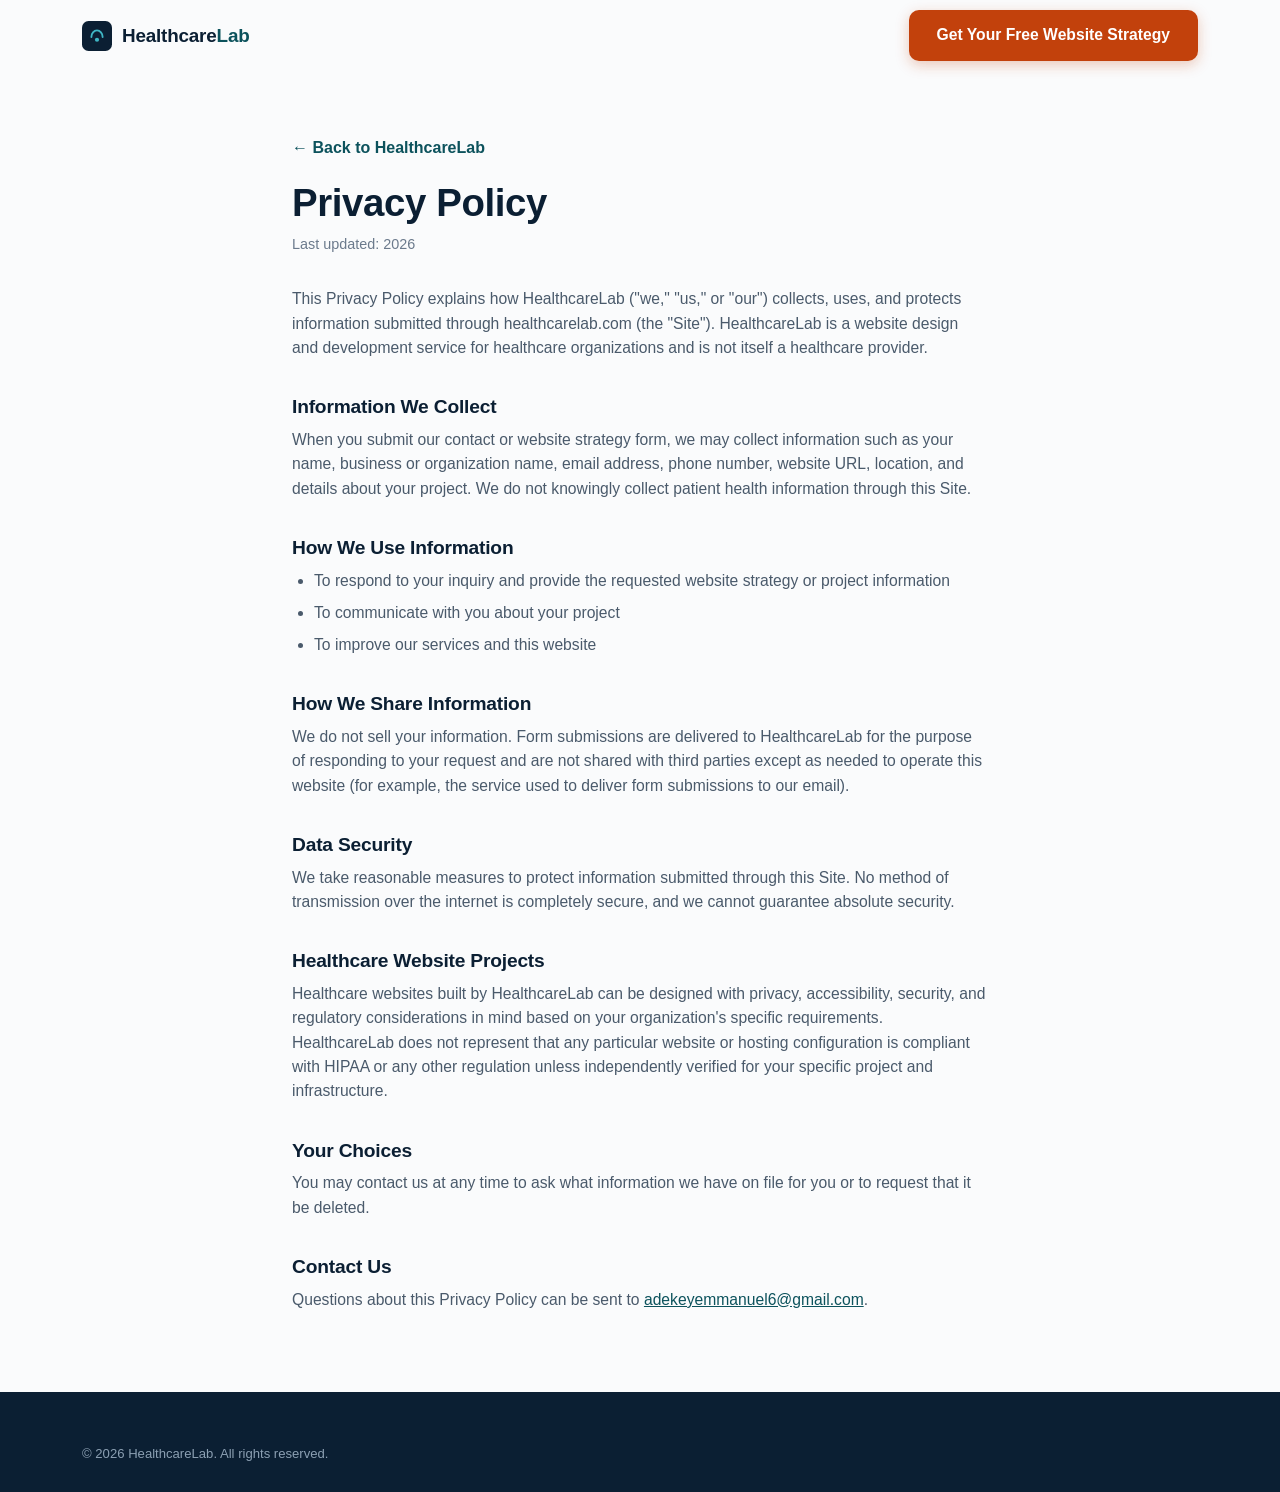
==== privacy.html @ 46f64d88 "Add HealthcareLab Google Ads landing page Single-page, conversion-focused landing page for healthcar" ====
<!doctype html>
<html lang="en-US">
<head>
<meta charset="UTF-8" />
<meta name="viewport" content="width=device-width, initial-scale=1, viewport-fit=cover" />
<title>Privacy Policy | HealthcareLab</title>
<meta name="description" content="How HealthcareLab collects, uses, and protects information submitted through healthcarelab.com." />
<meta name="robots" content="index, follow" />
<link rel="canonical" href="https://www.healthcarelab.com/privacy.html" />
<link rel="icon" type="image/svg+xml" href="assets/favicon.svg" />
<link rel="stylesheet" href="css/styles.css" />
<style>
  .policy { max-width: 760px; margin: 0 auto; padding-block: 64px; }
  .policy h1 { font-size: clamp(1.8rem, 4vw, 2.4rem); margin-bottom: 8px; }
  .policy .updated { color: var(--slate-light); font-size: 0.9rem; margin-bottom: 32px; }
  .policy h2 { font-size: 1.2rem; margin-top: 36px; }
  .policy p, .policy li { color: var(--slate); font-size: 0.98rem; }
  .policy ul { list-style: disc; padding-left: 22px; margin-bottom: 1em; }
  .policy ul li { margin-bottom: 8px; }
  .policy a.back { display: inline-block; margin-bottom: 20px; font-weight: 700; text-decoration: none; color: var(--teal-dark); }
</style>
</head>
<body>
<header class="site-header">
  <div class="container">
    <a href="index.html" class="logo" aria-label="HealthcareLab home">
      <svg class="mark" width="30" height="30" viewBox="0 0 64 64" aria-hidden="true">
        <rect width="64" height="64" rx="14" fill="#0B1F33"/>
        <path d="M20 34c0-7.7 5.4-14 12-14s12 6.3 12 14" stroke="#3FB6C4" stroke-width="4" fill="none" stroke-linecap="round"/>
        <circle cx="32" cy="40" r="4.5" fill="#3FB6C4"/>
      </svg>
      <span>Healthcare<span class="lab">Lab</span></span>
    </a>
    <div class="header-actions">
      <a class="btn btn-cta header-cta" style="display:inline-flex;" href="index.html#contact">Get Your Free Website Strategy</a>
    </div>
  </div>
</header>

<main id="main">
  <div class="container policy">
    <a class="back" href="index.html">&larr; Back to HealthcareLab</a>
    <h1>Privacy Policy</h1>
    <p class="updated">Last updated: 2026</p>

    <p>This Privacy Policy explains how HealthcareLab ("we," "us," or "our") collects, uses, and protects information submitted through healthcarelab.com (the "Site"). HealthcareLab is a website design and development service for healthcare organizations and is not itself a healthcare provider.</p>

    <h2>Information We Collect</h2>
    <p>When you submit our contact or website strategy form, we may collect information such as your name, business or organization name, email address, phone number, website URL, location, and details about your project. We do not knowingly collect patient health information through this Site.</p>

    <h2>How We Use Information</h2>
    <ul>
      <li>To respond to your inquiry and provide the requested website strategy or project information</li>
      <li>To communicate with you about your project</li>
      <li>To improve our services and this website</li>
    </ul>

    <h2>How We Share Information</h2>
    <p>We do not sell your information. Form submissions are delivered to HealthcareLab for the purpose of responding to your request and are not shared with third parties except as needed to operate this website (for example, the service used to deliver form submissions to our email).</p>

    <h2>Data Security</h2>
    <p>We take reasonable measures to protect information submitted through this Site. No method of transmission over the internet is completely secure, and we cannot guarantee absolute security.</p>

    <h2>Healthcare Website Projects</h2>
    <p>Healthcare websites built by HealthcareLab can be designed with privacy, accessibility, security, and regulatory considerations in mind based on your organization's specific requirements. HealthcareLab does not represent that any particular website or hosting configuration is compliant with HIPAA or any other regulation unless independently verified for your specific project and infrastructure.</p>

    <h2>Your Choices</h2>
    <p>You may contact us at any time to ask what information we have on file for you or to request that it be deleted.</p>

    <h2>Contact Us</h2>
    <p>Questions about this Privacy Policy can be sent to <a href="mailto:adekeyemmanuel6@gmail.com">adekeyemmanuel6@gmail.com</a>.</p>
  </div>
</main>

<footer class="site-footer">
  <div class="container footer-bottom" style="margin-top:0; border-top:0; padding-top:0;">
    <span>&copy; <span id="year"></span> HealthcareLab. All rights reserved.</span>
  </div>
</footer>
<script>document.getElementById("year").textContent = new Date().getFullYear();</script>
</body>
</html>
---- css/styles.css ----
/* ==========================================================================
   HealthcareLab — Landing Page Styles
   Mobile-first, restrained healthcare-tech palette, WCAG 2.2 AA contrast.
   ========================================================================== */

:root {
  --navy: #0B1F33;
  --navy-2: #14304A;
  --slate: #4A5A6B;
  --slate-light: #6B7A8C;
  --teal: #106B77;
  --teal-dark: #0C525C;
  --teal-light: #E4F2F3;
  --cta: #C2410C;
  --cta-dark: #9A3412;
  --bg: #FAFBFC;
  --bg-alt: #EEF3F6;
  --bg-card: #FFFFFF;
  --border: #E2E8ED;
  --border-strong: #CBD5DE;
  --success: #187A4B;
  --danger: #B3261E;
  --radius-sm: 8px;
  --radius-md: 14px;
  --radius-lg: 22px;
  --shadow-sm: 0 1px 2px rgba(11, 31, 51, 0.06);
  --shadow-md: 0 6px 20px rgba(11, 31, 51, 0.08);
  --max-width: 1180px;
  --header-h: 72px;
  color-scheme: light;
}

*, *::before, *::after { box-sizing: border-box; }
html { scroll-behavior: smooth; scroll-padding-top: calc(var(--header-h) + 12px); }
@media (prefers-reduced-motion: reduce) {
  html { scroll-behavior: auto; }
  *, *::before, *::after { animation-duration: 0.01ms !important; animation-iteration-count: 1 !important; transition-duration: 0.01ms !important; scroll-behavior: auto !important; }
}

body {
  margin: 0;
  font-family: -apple-system, BlinkMacSystemFont, "Segoe UI", Inter, Roboto, Helvetica, Arial, sans-serif;
  color: var(--navy);
  background: var(--bg);
  line-height: 1.55;
  -webkit-font-smoothing: antialiased;
  padding-bottom: 0;
}

img { max-width: 100%; display: block; }
a { color: var(--teal-dark); }
h1, h2, h3, h4 { line-height: 1.15; margin: 0 0 0.5em; font-weight: 700; letter-spacing: -0.01em; }
p { margin: 0 0 1em; color: var(--slate); }
ul { margin: 0; padding: 0; list-style: none; }
button { font-family: inherit; }

.container {
  width: 100%;
  max-width: var(--max-width);
  margin-inline: auto;
  padding-inline: 20px;
}

@media (min-width: 640px) {
  .container { padding-inline: 32px; }
}

section { padding-block: 64px; }
@media (min-width: 900px) { section { padding-block: 96px; } }

.section-alt { background: var(--bg-alt); }
.section-dark { background: var(--navy); color: #EAF1F5; }
.section-dark p { color: #B8C6D4; }
.section-dark h2, .section-dark h3 { color: #fff; }

.eyebrow {
  display: inline-block;
  font-size: 0.78rem;
  font-weight: 700;
  letter-spacing: 0.08em;
  text-transform: uppercase;
  color: var(--teal-dark);
  background: var(--teal-light);
  padding: 6px 14px;
  border-radius: 999px;
  margin-bottom: 16px;
}
.section-dark .eyebrow { background: rgba(63, 182, 196, 0.16); color: #7FD4DE; }

.section-head {
  max-width: 720px;
  margin-bottom: 40px;
}
.section-head.center { margin-inline: auto; text-align: center; }
.section-head h2 { font-size: clamp(1.6rem, 3.2vw, 2.35rem); color: var(--navy); }
.section-dark .section-head h2 { color: #fff; }
.section-head p { font-size: 1.05rem; }

/* Focus states */
a:focus-visible, button:focus-visible, input:focus-visible, select:focus-visible,
textarea:focus-visible, summary:focus-visible, [tabindex]:focus-visible {
  outline: 3px solid var(--teal);
  outline-offset: 2px;
  border-radius: 4px;
}

/* ---------------- Buttons ---------------- */
.btn {
  display: inline-flex;
  align-items: center;
  justify-content: center;
  gap: 8px;
  font-weight: 700;
  font-size: 0.98rem;
  padding: 14px 26px;
  border-radius: 10px;
  border: 2px solid transparent;
  cursor: pointer;
  text-decoration: none;
  transition: transform 0.15s ease, background-color 0.15s ease, border-color 0.15s ease, box-shadow 0.15s ease;
  line-height: 1.2;
  white-space: nowrap;
}
.btn:active { transform: translateY(1px); }
.btn-cta {
  background: var(--cta);
  color: #fff;
  box-shadow: 0 4px 14px rgba(194, 65, 12, 0.28);
}
.btn-cta:hover { background: var(--cta-dark); }
.btn-secondary {
  background: transparent;
  border-color: var(--border-strong);
  color: var(--navy);
}
.btn-secondary:hover { border-color: var(--teal); color: var(--teal-dark); background: var(--teal-light); }
.section-dark .btn-secondary { border-color: rgba(255,255,255,0.35); color: #fff; }
.section-dark .btn-secondary:hover { background: rgba(255,255,255,0.08); border-color: #fff; }
.btn-block { width: 100%; }
.btn-lg { padding: 16px 30px; font-size: 1.02rem; }

.btn-row { display: flex; flex-wrap: wrap; gap: 14px; align-items: center; }

/* ---------------- Header ---------------- */
.site-header {
  position: sticky;
  top: 0;
  z-index: 100;
  height: var(--header-h);
  display: flex;
  align-items: center;
  background: rgba(250, 251, 252, 0.92);
  backdrop-filter: saturate(180%) blur(10px);
  border-bottom: 1px solid transparent;
  transition: border-color 0.2s ease, box-shadow 0.2s ease;
}
.site-header.is-scrolled {
  border-bottom-color: var(--border);
  box-shadow: 0 2px 12px rgba(11,31,51,0.05);
}
.site-header .container {
  display: flex;
  align-items: center;
  justify-content: space-between;
  gap: 16px;
}

.logo {
  display: inline-flex;
  align-items: center;
  gap: 10px;
  text-decoration: none;
  color: var(--navy);
  font-weight: 800;
  font-size: 1.18rem;
  letter-spacing: -0.01em;
}
.logo .mark { flex-shrink: 0; }
.logo .lab { color: var(--teal-dark); font-weight: 700; }

.main-nav {
  display: none;
}
.main-nav ul { display: flex; gap: 28px; }
.main-nav a {
  color: var(--navy);
  text-decoration: none;
  font-weight: 600;
  font-size: 0.96rem;
  padding: 8px 2px;
  border-bottom: 2px solid transparent;
}
.main-nav a:hover { border-bottom-color: var(--teal); color: var(--teal-dark); }

.header-actions { display: flex; align-items: center; gap: 10px; }
.header-cta { display: none; }

.nav-toggle {
  display: inline-flex;
  align-items: center;
  justify-content: center;
  width: 42px;
  height: 42px;
  border-radius: 8px;
  border: 1px solid var(--border-strong);
  background: #fff;
}
.nav-toggle svg { width: 22px; height: 22px; }

.mobile-nav {
  position: fixed;
  inset: var(--header-h) 0 0 0;
  background: #fff;
  z-index: 99;
  padding: 24px 20px 32px;
  overflow-y: auto;
  display: none;
}
.mobile-nav.is-open { display: block; }
.mobile-nav ul { display: flex; flex-direction: column; gap: 4px; margin-bottom: 20px; }
.mobile-nav a {
  display: block;
  padding: 14px 4px;
  font-size: 1.05rem;
  font-weight: 600;
  color: var(--navy);
  text-decoration: none;
  border-bottom: 1px solid var(--border);
}

@media (min-width: 980px) {
  .main-nav { display: block; }
  .header-cta { display: inline-flex; }
  .nav-toggle { display: none; }
  .mobile-nav { display: none !important; }
}

/* ---------------- Hero ---------------- */
.hero { padding-top: 56px; padding-bottom: 56px; overflow: hidden; }
@media (min-width: 900px) { .hero { padding-top: 76px; padding-bottom: 76px; } }

.hero .container {
  display: grid;
  gap: 40px;
  align-items: center;
}
@media (min-width: 980px) {
  .hero .container { grid-template-columns: 1.05fr 0.95fr; gap: 56px; }
}

.hero-copy h1 {
  font-size: clamp(2rem, 4.6vw, 3.1rem);
  color: var(--navy);
  margin-bottom: 20px;
}
.hero-copy .lede {
  font-size: 1.12rem;
  color: var(--slate);
  max-width: 54ch;
  margin-bottom: 28px;
}
.hero-trust {
  margin-top: 18px;
  font-size: 0.92rem;
  color: var(--slate-light);
  display: flex;
  flex-wrap: wrap;
  gap: 6px 10px;
  align-items: center;
}
.hero-trust .dot { color: var(--border-strong); }

/* Hero mockup (CSS-built browser/website preview) */
.hero-visual { position: relative; }
.mockup-frame {
  background: #fff;
  border-radius: var(--radius-lg);
  border: 1px solid var(--border);
  box-shadow: var(--shadow-md);
  overflow: hidden;
  transform: none;
}
.mockup-bar {
  display: flex;
  align-items: center;
  gap: 6px;
  padding: 12px 16px;
  background: var(--bg-alt);
  border-bottom: 1px solid var(--border);
}
.mockup-bar span {
  width: 9px; height: 9px; border-radius: 50%; background: var(--border-strong);
}
.mockup-bar .url {
  margin-left: 10px;
  font-size: 0.72rem;
  color: var(--slate-light);
  background: #fff;
  border: 1px solid var(--border);
  border-radius: 6px;
  padding: 3px 10px;
  flex: 1;
  max-width: 220px;
}
.mockup-nav {
  display: flex;
  align-items: center;
  justify-content: space-between;
  padding: 14px 20px;
  border-bottom: 1px solid var(--border);
}
.mockup-nav .brand { font-weight: 800; font-size: 0.92rem; color: var(--navy); }
.mockup-nav .links { display: flex; gap: 12px; }
.mockup-nav .links span { width: 34px; height: 7px; border-radius: 4px; background: var(--border); }
.mockup-nav .btn-mini {
  font-size: 0.7rem;
  font-weight: 700;
  color: #fff;
  background: var(--cta);
  padding: 6px 12px;
  border-radius: 6px;
}
.mockup-hero {
  padding: 26px 20px;
  background: linear-gradient(180deg, var(--teal-light), #fff);
}
.mockup-hero .h { width: 78%; height: 15px; border-radius: 4px; background: var(--navy); opacity: 0.85; margin-bottom: 10px; }
.mockup-hero .h2 { width: 60%; height: 15px; border-radius: 4px; background: var(--navy); opacity: 0.85; margin-bottom: 14px; }
.mockup-hero .p1 { width: 92%; height: 8px; border-radius: 4px; background: var(--border-strong); margin-bottom: 6px; }
.mockup-hero .p2 { width: 70%; height: 8px; border-radius: 4px; background: var(--border-strong); margin-bottom: 16px; }
.mockup-hero .cta {
  display: inline-flex;
  align-items: center;
  gap: 6px;
  background: var(--cta);
  color: #fff;
  font-size: 0.76rem;
  font-weight: 700;
  padding: 9px 16px;
  border-radius: 8px;
}
.mockup-badges { display: flex; gap: 10px; margin-top: 18px; flex-wrap: wrap; }
.mockup-badges .badge {
  display: flex;
  align-items: center;
  gap: 6px;
  font-size: 0.68rem;
  font-weight: 700;
  color: var(--teal-dark);
  background: #fff;
  border: 1px solid var(--border);
  padding: 6px 10px;
  border-radius: 999px;
}
.mockup-badges .badge svg { width: 12px; height: 12px; }
.mockup-grid {
  display: grid;
  grid-template-columns: repeat(3, 1fr);
  gap: 12px;
  padding: 20px;
}
.mockup-card {
  border: 1px solid var(--border);
  border-radius: 10px;
  padding: 10px;
  background: #fff;
}
.mockup-card .avatar { width: 30px; height: 30px; border-radius: 50%; background: var(--teal-light); border: 1px solid var(--teal); margin-bottom: 8px; }
.mockup-card .line { height: 6px; border-radius: 3px; background: var(--border-strong); margin-bottom: 5px; }
.mockup-card .line.w60 { width: 60%; }
.mockup-card .line.w80 { width: 80%; }

.hero-float-card {
  position: absolute;
  right: -10px;
  bottom: -18px;
  background: #fff;
  border: 1px solid var(--border);
  border-radius: var(--radius-md);
  box-shadow: var(--shadow-md);
  padding: 14px 16px;
  display: flex;
  align-items: center;
  gap: 10px;
  max-width: 220px;
}
@media (max-width: 640px) { .hero-float-card { display: none; } }
.hero-float-card .icon {
  width: 38px; height: 38px; border-radius: 10px;
  background: var(--teal-light); color: var(--teal-dark);
  display: flex; align-items: center; justify-content: center; flex-shrink: 0;
}
.hero-float-card .icon svg { width: 20px; height: 20px; }
.hero-float-card .label { font-size: 0.72rem; color: var(--slate-light); font-weight: 600; }
.hero-float-card .value { font-size: 0.92rem; font-weight: 800; color: var(--navy); }

/* ---------------- Reveal animation ----------------
   Visible by default so content never depends on JavaScript running.
   Only when the `js` class lands on <html> (see inline script in <head>)
   do elements hide briefly and animate in via IntersectionObserver. */
.reveal { opacity: 1; transform: none; }
html.js .reveal {
  opacity: 0;
  transform: translateY(14px);
  transition: opacity 0.5s ease, transform 0.5s ease;
}
html.js .reveal.is-visible { opacity: 1; transform: none; }

/* ---------------- Trust bar ---------------- */
.trust-list {
  display: grid;
  gap: 14px;
  grid-template-columns: repeat(2, 1fr);
}
@media (min-width: 720px) { .trust-list { grid-template-columns: repeat(5, 1fr); } }
.trust-item {
  display: flex;
  flex-direction: column;
  align-items: center;
  text-align: center;
  gap: 10px;
  padding: 18px 10px;
}
.trust-item .icon {
  width: 44px; height: 44px; border-radius: 12px;
  background: var(--teal-light); color: var(--teal-dark);
  display: flex; align-items: center; justify-content: center;
}
.trust-item .icon svg { width: 22px; height: 22px; }
.trust-item span.label { font-size: 0.88rem; font-weight: 600; color: var(--navy); }

/* ---------------- Card grids ---------------- */
.grid {
  display: grid;
  gap: 20px;
}
.grid-2 { grid-template-columns: 1fr; }
.grid-3 { grid-template-columns: 1fr; }
.grid-4 { grid-template-columns: 1fr; }
@media (min-width: 640px) {
  .grid-2 { grid-template-columns: repeat(2, 1fr); }
  .grid-3 { grid-template-columns: repeat(2, 1fr); }
  .grid-4 { grid-template-columns: repeat(2, 1fr); }
}
@media (min-width: 980px) {
  .grid-3 { grid-template-columns: repeat(3, 1fr); }
  .grid-4 { grid-template-columns: repeat(4, 1fr); }
}

.card {
  background: var(--bg-card);
  border: 1px solid var(--border);
  border-radius: var(--radius-md);
  padding: 26px 22px;
  transition: box-shadow 0.2s ease, border-color 0.2s ease, transform 0.2s ease;
}
.card:hover { box-shadow: var(--shadow-md); border-color: var(--border-strong); transform: translateY(-2px); }
.card .icon {
  width: 42px; height: 42px; border-radius: 10px;
  background: var(--teal-light); color: var(--teal-dark);
  display: flex; align-items: center; justify-content: center;
  margin-bottom: 16px;
}
.card .icon svg { width: 22px; height: 22px; }
.card h3 { font-size: 1.08rem; margin-bottom: 8px; color: var(--navy); }
.card p { font-size: 0.94rem; margin-bottom: 0; }

.card.problem .icon { background: #FBEAE3; color: var(--cta-dark); }

.center-cta { text-align: center; margin-top: 40px; }

/* ---------------- Solution features ---------------- */
.feature-row {
  display: grid;
  gap: 16px;
}
@media (min-width: 720px) { .feature-row { grid-template-columns: repeat(2, 1fr); gap: 22px; } }
@media (min-width: 1080px) { .feature-row { grid-template-columns: repeat(3, 1fr); } }
.feature {
  display: flex;
  gap: 16px;
  padding: 20px;
  border-radius: var(--radius-md);
  background: var(--bg-card);
  border: 1px solid var(--border);
}
.feature .num {
  flex-shrink: 0;
  width: 40px; height: 40px;
  border-radius: 10px;
  background: var(--navy);
  color: #fff;
  display: flex; align-items: center; justify-content: center;
  font-weight: 800; font-size: 0.9rem;
}
.feature h3 { font-size: 1rem; margin-bottom: 6px; }
.feature p { font-size: 0.92rem; margin: 0; }

/* ---------------- Before / After ---------------- */
.ba-wrap {
  display: grid;
  gap: 18px;
  align-items: stretch;
}
@media (min-width: 780px) { .ba-wrap { grid-template-columns: 1fr auto 1fr; } }
.ba-card {
  border-radius: var(--radius-lg);
  padding: 26px;
  border: 1px solid var(--border);
}
.ba-card.before { background: #F7F2EF; }
.ba-card.after { background: var(--teal-light); border-color: #C9E6E9; }
.ba-card h3 {
  display: flex; align-items: center; gap: 8px;
  font-size: 1.05rem; margin-bottom: 16px;
}
.ba-tag {
  font-size: 0.68rem; font-weight: 800; letter-spacing: 0.06em; text-transform: uppercase;
  padding: 4px 10px; border-radius: 999px;
}
.ba-card.before .ba-tag { background: #EADDD5; color: #8A4A22; }
.ba-card.after .ba-tag { background: #CDEBEE; color: var(--teal-dark); }
.ba-card ul { display: flex; flex-direction: column; gap: 10px; }
.ba-card li { display: flex; align-items: flex-start; gap: 8px; font-size: 0.94rem; color: var(--slate); }
.ba-card li svg { width: 16px; height: 16px; flex-shrink: 0; margin-top: 3px; }
.ba-card.before li svg { color: #B3261E; }
.ba-card.after li svg { color: var(--success); }
.ba-arrow {
  display: flex; align-items: center; justify-content: center;
  color: var(--teal);
}
.ba-arrow svg { width: 30px; height: 30px; }
@media (max-width: 779px) { .ba-arrow svg { transform: rotate(90deg); margin: 0 auto; } }

/* ---------------- Who we help ---------------- */
.audience-card {
  display: flex;
  align-items: center;
  gap: 12px;
  padding: 18px 16px;
}
.audience-card .icon { margin-bottom: 0; }
.audience-card h3 { font-size: 0.98rem; margin: 0; }

/* ---------------- Process ---------------- */
.process-list {
  display: grid;
  gap: 18px;
}
@media (min-width: 900px) { .process-list { grid-template-columns: repeat(4, 1fr); } }
.process-step {
  padding: 24px 20px;
  border-radius: var(--radius-md);
  background: var(--bg-card);
  border: 1px solid var(--border);
  position: relative;
}
.process-step .step-num {
  font-size: 0.82rem;
  font-weight: 800;
  color: var(--teal-dark);
  letter-spacing: 0.05em;
  margin-bottom: 10px;
  display: block;
}
.process-step h3 { font-size: 1.05rem; margin-bottom: 8px; }
.process-step p { font-size: 0.92rem; margin: 0; }

/* ---------------- Outcomes / social proof ---------------- */
.outcome-list { display: grid; gap: 14px; }
@media (min-width: 720px) { .outcome-list { grid-template-columns: repeat(2, 1fr); } }
.outcome-item {
  display: flex; align-items: flex-start; gap: 12px;
  padding: 16px 18px;
  background: var(--bg-card);
  border: 1px solid var(--border);
  border-radius: var(--radius-md);
}
.outcome-item svg { width: 20px; height: 20px; color: var(--teal-dark); flex-shrink: 0; margin-top: 2px; }
.outcome-item p { margin: 0; font-weight: 600; color: var(--navy); font-size: 0.95rem; }

.testimonial-placeholder {
  margin-top: 28px;
  padding: 28px;
  border: 1.5px dashed var(--border-strong);
  border-radius: var(--radius-md);
  text-align: center;
  color: var(--slate-light);
  background: #fff;
}
.testimonial-placeholder svg { width: 26px; height: 26px; margin: 0 auto 10px; color: var(--border-strong); }
.testimonial-placeholder p { margin: 0; font-size: 0.9rem; }

/* ---------------- Portfolio ---------------- */
.portfolio-card { padding: 0; overflow: hidden; }
.portfolio-thumb {
  aspect-ratio: 4 / 3;
  background: linear-gradient(160deg, var(--teal-light), #fff 70%);
  border-bottom: 1px solid var(--border);
  padding: 16px;
  display: flex;
  flex-direction: column;
  gap: 8px;
  position: relative;
}
.portfolio-thumb .bar { height: 8px; border-radius: 4px; background: var(--navy); opacity: 0.15; }
.portfolio-thumb .bar.w70 { width: 70%; }
.portfolio-thumb .bar.w40 { width: 40%; }
.portfolio-thumb .block { flex: 1; border-radius: 8px; background: #fff; border: 1px solid var(--border); margin-top: 6px; }
.portfolio-thumb .concept-tag {
  position: absolute; top: 12px; right: 12px;
  font-size: 0.62rem; font-weight: 800; letter-spacing: 0.05em; text-transform: uppercase;
  background: #fff; border: 1px solid var(--border); color: var(--slate-light);
  padding: 3px 8px; border-radius: 999px;
}
.portfolio-body { padding: 20px 22px 24px; }
.portfolio-body .industry {
  font-size: 0.72rem; font-weight: 800; letter-spacing: 0.05em; text-transform: uppercase;
  color: var(--teal-dark); margin-bottom: 6px; display: block;
}
.portfolio-body h3 { font-size: 1.02rem; margin-bottom: 6px; }
.portfolio-body p { font-size: 0.9rem; margin-bottom: 14px; }
.portfolio-link {
  font-size: 0.88rem; font-weight: 700; color: var(--teal-dark);
  text-decoration: none; display: inline-flex; align-items: center; gap: 6px;
}
.portfolio-link:hover { text-decoration: underline; }
.portfolio-note {
  margin-top: 28px; font-size: 0.88rem; color: var(--slate-light); text-align: center;
}

/* ---------------- Ads message match ---------------- */
.match-section {
  text-align: center;
}
.match-section .section-head { margin-inline: auto; }
.match-location {
  display: inline-flex; align-items: center; gap: 8px;
  font-size: 0.88rem; font-weight: 700; color: var(--teal-dark);
  background: var(--teal-light); padding: 8px 16px; border-radius: 999px;
  margin-top: 6px;
}
.match-location svg { width: 16px; height: 16px; }

/* ---------------- Offer ---------------- */
.offer-box {
  display: grid;
  gap: 30px;
  background: var(--bg-card);
  border: 1px solid var(--border);
  border-radius: var(--radius-lg);
  padding: 34px 28px;
  box-shadow: var(--shadow-sm);
}
@media (min-width: 860px) { .offer-box { grid-template-columns: 1fr 0.9fr; padding: 46px; align-items: center; } }
.offer-list { display: flex; flex-direction: column; gap: 12px; margin: 20px 0 26px; }
.offer-list li { display: flex; gap: 10px; align-items: flex-start; font-size: 0.96rem; color: var(--navy); font-weight: 500; }
.offer-list svg { width: 18px; height: 18px; color: var(--teal-dark); margin-top: 3px; flex-shrink: 0; }
.offer-aside {
  background: var(--teal-light);
  border-radius: var(--radius-md);
  padding: 26px;
  text-align: center;
}
.offer-aside .big { font-size: 2.4rem; margin-bottom: 4px; }
.offer-aside p.small { font-size: 0.86rem; margin-bottom: 18px; color: var(--teal-dark); }

/* ---------------- Objections ---------------- */
.objection-grid { display: grid; gap: 20px; }
@media (min-width: 780px) { .objection-grid { grid-template-columns: repeat(2, 1fr); } }
.objection {
  padding: 20px 22px;
  border-left: 3px solid var(--teal);
  background: var(--bg-card);
  border-radius: 0 var(--radius-sm) var(--radius-sm) 0;
  border-top: 1px solid var(--border);
  border-right: 1px solid var(--border);
  border-bottom: 1px solid var(--border);
}
.objection h3 { font-size: 0.98rem; margin-bottom: 6px; color: var(--navy); }
.objection p { font-size: 0.92rem; margin: 0; }

/* ---------------- FAQ Accordion ---------------- */
.faq-list { display: flex; flex-direction: column; gap: 10px; max-width: 820px; margin-inline: auto; }
.faq-item {
  background: var(--bg-card);
  border: 1px solid var(--border);
  border-radius: var(--radius-md);
  overflow: hidden;
}
.faq-item summary {
  cursor: pointer;
  list-style: none;
  padding: 18px 22px;
  font-weight: 700;
  font-size: 0.98rem;
  color: var(--navy);
  display: flex;
  align-items: center;
  justify-content: space-between;
  gap: 12px;
}
.faq-item summary::-webkit-details-marker { display: none; }
.faq-item summary .chev { flex-shrink: 0; width: 20px; height: 20px; color: var(--teal-dark); transition: transform 0.2s ease; }
.faq-item[open] summary .chev { transform: rotate(180deg); }
.faq-item .faq-answer { padding: 0 22px 20px; font-size: 0.94rem; color: var(--slate); }

/* ---------------- Final CTA ---------------- */
.final-cta { text-align: center; }
.final-cta h2 { font-size: clamp(1.8rem, 4vw, 2.6rem); max-width: 18ch; margin-inline: auto 20px; }
.final-cta p.lede { max-width: 56ch; margin-inline: auto; font-size: 1.05rem; }
.final-cta .btn-row { justify-content: center; margin-top: 26px; }
.final-cta .reassure { margin-top: 16px; font-size: 0.88rem; color: #9FB3C4; }

/* ---------------- Contact Form ---------------- */
.contact-wrap {
  display: grid;
  gap: 34px;
}
@media (min-width: 980px) { .contact-wrap { grid-template-columns: 0.85fr 1.15fr; align-items: flex-start; } }

.contact-side h2 { font-size: clamp(1.5rem, 3vw, 2.1rem); }
.contact-points { display: flex; flex-direction: column; gap: 14px; margin-top: 24px; }
.contact-points li { display: flex; gap: 10px; align-items: flex-start; font-size: 0.94rem; color: var(--navy); font-weight: 600; }
.contact-points svg { width: 18px; height: 18px; color: var(--teal-dark); margin-top: 2px; flex-shrink: 0; }
.contact-direct { margin-top: 26px; padding-top: 22px; border-top: 1px solid var(--border); font-size: 0.9rem; }
.contact-direct a { color: var(--teal-dark); font-weight: 700; text-decoration: none; }
.contact-direct a:hover { text-decoration: underline; }

.form-card {
  background: var(--bg-card);
  border: 1px solid var(--border);
  border-radius: var(--radius-lg);
  padding: 26px 20px;
  box-shadow: var(--shadow-sm);
}
@media (min-width: 640px) { .form-card { padding: 34px; } }

.form-fieldset { border: 0; padding: 0; margin: 0 0 24px; }
.form-fieldset legend {
  font-size: 0.76rem; font-weight: 800; letter-spacing: 0.06em; text-transform: uppercase;
  color: var(--teal-dark); margin-bottom: 14px; padding: 0;
}
.form-grid { display: grid; gap: 16px; }
@media (min-width: 560px) { .form-grid.cols-2 { grid-template-columns: 1fr 1fr; } }

.field { display: flex; flex-direction: column; gap: 6px; }
.field label { font-size: 0.88rem; font-weight: 700; color: var(--navy); }
.field .hint { font-size: 0.78rem; color: var(--slate-light); font-weight: 400; }
.field input[type="text"],
.field input[type="email"],
.field input[type="tel"],
.field input[type="url"],
.field select,
.field textarea {
  font: inherit;
  padding: 12px 14px;
  border-radius: 9px;
  border: 1.5px solid var(--border-strong);
  background: #fff;
  color: var(--navy);
  width: 100%;
}
.field textarea { resize: vertical; min-height: 110px; }
.field input:focus, .field select:focus, .field textarea:focus { border-color: var(--teal); }
.field input[aria-invalid="true"], .field select[aria-invalid="true"], .field textarea[aria-invalid="true"] {
  border-color: var(--danger);
}
.field-error {
  font-size: 0.8rem;
  color: var(--danger);
  font-weight: 600;
  min-height: 1em;
}

.chip-group { display: flex; flex-wrap: wrap; gap: 10px; }
.chip {
  position: relative;
}
.chip input { position: absolute; opacity: 0; width: 100%; height: 100%; cursor: pointer; margin: 0; }
.chip span {
  display: inline-flex;
  align-items: center;
  gap: 6px;
  padding: 9px 14px;
  border-radius: 999px;
  border: 1.5px solid var(--border-strong);
  font-size: 0.86rem;
  font-weight: 600;
  color: var(--navy);
  background: #fff;
  transition: all 0.15s ease;
}
.chip input:checked + span { background: var(--teal-light); border-color: var(--teal); color: var(--teal-dark); }
.chip input:focus-visible + span { outline: 3px solid var(--teal); outline-offset: 2px; }

.radio-row { display: flex; gap: 16px; flex-wrap: wrap; }
.radio-row label { display: flex; align-items: center; gap: 8px; font-size: 0.92rem; font-weight: 600; color: var(--navy); }
.radio-row input { width: 18px; height: 18px; accent-color: var(--teal); }

.consent-row { display: flex; align-items: flex-start; gap: 10px; margin-top: 6px; }
.consent-row input { width: 18px; height: 18px; margin-top: 2px; accent-color: var(--teal); flex-shrink: 0; }
.consent-row label { font-size: 0.88rem; color: var(--slate); }
.consent-row a { color: var(--teal-dark); }

.hp-field { position: absolute; left: -9999px; top: -9999px; width: 1px; height: 1px; overflow: hidden; }

.form-submit-note { font-size: 0.8rem; color: var(--slate-light); text-align: center; margin-top: 12px; }
.form-status {
  border-radius: var(--radius-sm);
  padding: 14px 16px;
  font-size: 0.9rem;
  font-weight: 600;
  margin-bottom: 18px;
  display: none;
}
.form-status.is-visible { display: block; }
.form-status.error { background: #FBEAEA; color: var(--danger); border: 1px solid #F0C6C4; }

.success-panel {
  text-align: center;
  padding: 30px 16px;
}
.success-panel .icon-circle {
  width: 64px; height: 64px; border-radius: 50%;
  background: #E4F5EC; color: var(--success);
  display: flex; align-items: center; justify-content: center;
  margin: 0 auto 18px;
}
.success-panel .icon-circle svg { width: 32px; height: 32px; }
.success-panel h3 { font-size: 1.3rem; margin-bottom: 10px; }
.success-panel p { max-width: 42ch; margin-inline: auto; }

[hidden] { display: none !important; }

/* ---------------- Sticky mobile CTA ---------------- */
.sticky-cta {
  position: fixed;
  left: 0; right: 0; bottom: 0;
  z-index: 90;
  background: #fff;
  border-top: 1px solid var(--border);
  padding: 10px 16px calc(10px + env(safe-area-inset-bottom, 0px));
  box-shadow: 0 -6px 18px rgba(11,31,51,0.08);
  transform: translateY(0);
  transition: transform 0.25s ease;
}
.sticky-cta.is-hidden { transform: translateY(110%); }
.sticky-cta .btn { width: 100%; }
@media (min-width: 980px) { .sticky-cta { display: none; } }
body.has-sticky-cta { padding-bottom: 76px; }
@media (min-width: 980px) { body.has-sticky-cta { padding-bottom: 0; } }

/* ---------------- Footer ---------------- */
.site-footer {
  background: var(--navy);
  color: #B8C6D4;
  padding-block: 52px 28px;
}
.footer-top {
  display: grid;
  gap: 32px;
}
@media (min-width: 780px) { .footer-top { grid-template-columns: 1.4fr 1fr 1fr; } }
.footer-brand .logo { color: #fff; }
.footer-brand .logo .lab { color: #7FD4DE; }
.footer-brand p { margin-top: 14px; max-width: 34ch; font-size: 0.92rem; }
.footer-col h4 { color: #fff; font-size: 0.86rem; letter-spacing: 0.05em; text-transform: uppercase; margin-bottom: 14px; }
.footer-col ul { display: flex; flex-direction: column; gap: 10px; }
.footer-col a { color: #B8C6D4; text-decoration: none; font-size: 0.92rem; }
.footer-col a:hover { color: #fff; text-decoration: underline; }
.footer-bottom {
  margin-top: 40px;
  padding-top: 22px;
  border-top: 1px solid rgba(255,255,255,0.12);
  font-size: 0.82rem;
  color: #8CA0B3;
  display: flex;
  flex-wrap: wrap;
  gap: 10px;
  justify-content: space-between;
}

/* ---------------- Utility ---------------- */
.visually-hidden {
  position: absolute !important;
  width: 1px; height: 1px;
  padding: 0; margin: -1px;
  overflow: hidden;
  clip: rect(0,0,0,0);
  white-space: nowrap;
  border: 0;
}
.skip-link {
  position: absolute;
  left: 12px; top: -60px;
  background: var(--navy);
  color: #fff;
  padding: 10px 16px;
  border-radius: 8px;
  z-index: 200;
  transition: top 0.2s ease;
  text-decoration: none;
  font-weight: 700;
}
.skip-link:focus { top: 12px; }
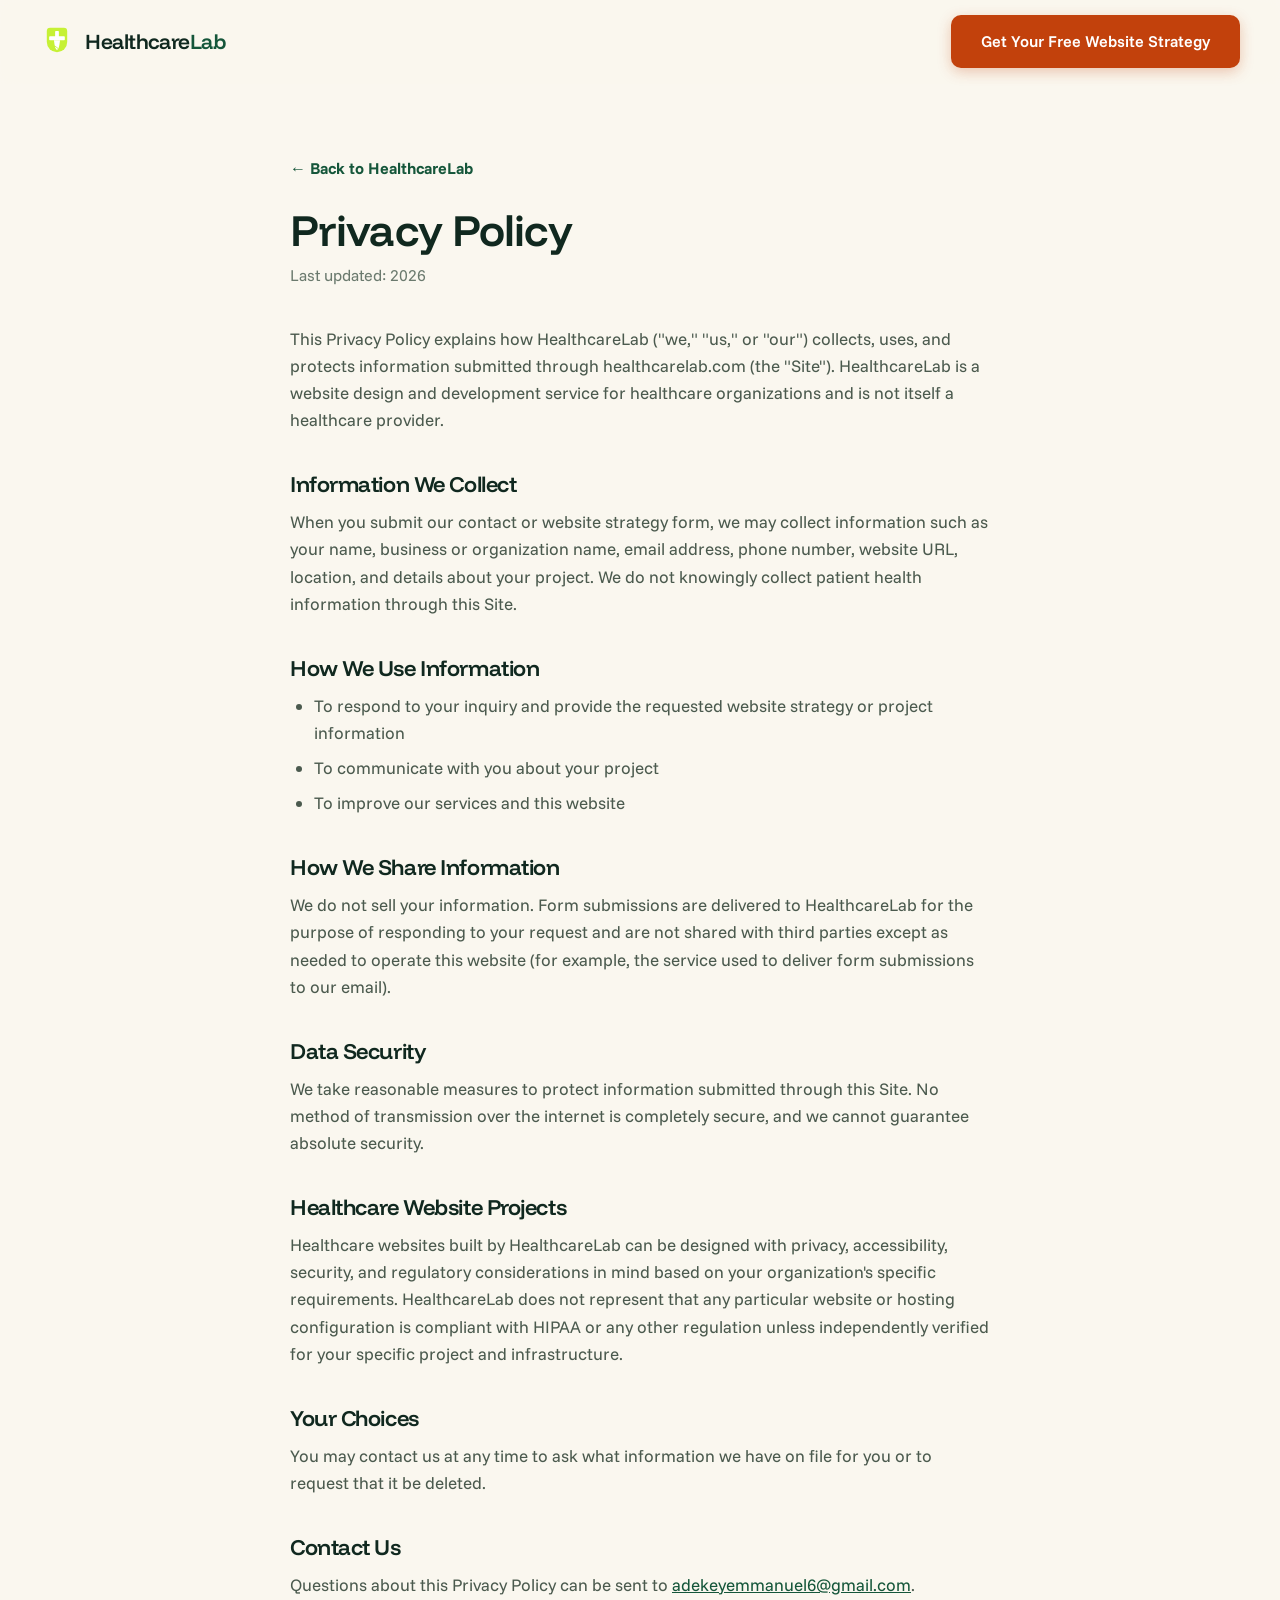
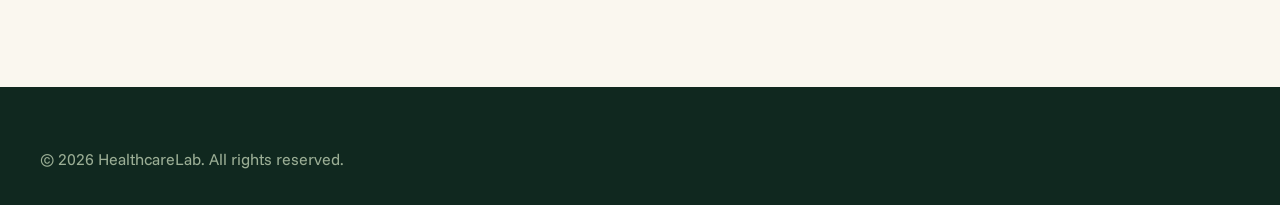
==== commit 47c4b96c: "Premium redesign pass: new type system, logo, layout variety, motion Full audit-and-elevate pass on " ====
--- a/privacy.html
+++ b/privacy.html
@@ -8,28 +8,27 @@
 <meta name="robots" content="index, follow" />
 <link rel="canonical" href="https://www.healthcarelab.com/privacy.html" />
 <link rel="icon" type="image/svg+xml" href="assets/favicon.svg" />
+<link rel="preconnect" href="https://fonts.googleapis.com" />
+<link rel="preconnect" href="https://fonts.gstatic.com" crossorigin />
+<link href="https://fonts.googleapis.com/css2?family=Funnel+Display:wght@500;600;700&family=Funnel+Sans:wght@400;500;600;700&display=swap" rel="stylesheet" />
 <link rel="stylesheet" href="css/styles.css" />
 <style>
-  .policy { max-width: 760px; margin: 0 auto; padding-block: 64px; }
-  .policy h1 { font-size: clamp(1.8rem, 4vw, 2.4rem); margin-bottom: 8px; }
-  .policy .updated { color: var(--slate-light); font-size: 0.9rem; margin-bottom: 32px; }
-  .policy h2 { font-size: 1.2rem; margin-top: 36px; }
-  .policy p, .policy li { color: var(--slate); font-size: 0.98rem; }
-  .policy ul { list-style: disc; padding-left: 22px; margin-bottom: 1em; }
+  .policy { max-width: 780px; margin: 0 auto; padding-block: 72px; }
+  .policy h1 { font-size: clamp(2rem, 4.4vw, 2.75rem); margin-bottom: 10px; }
+  .policy .updated { color: var(--slate-light); font-size: 1rem; margin-bottom: 36px; }
+  .policy h2 { font-size: 1.375rem; margin-top: 40px; }
+  .policy p, .policy li { color: var(--slate); font-size: 1.0625rem; }
+  .policy ul { list-style: disc; padding-left: 24px; margin-bottom: 1em; }
   .policy ul li { margin-bottom: 8px; }
-  .policy a.back { display: inline-block; margin-bottom: 20px; font-weight: 700; text-decoration: none; color: var(--teal-dark); }
+  .policy a.back { display: inline-block; margin-bottom: 24px; font-weight: 700; text-decoration: none; color: var(--teal-dark); }
 </style>
 </head>
 <body>
 <header class="site-header">
   <div class="container">
     <a href="index.html" class="logo" aria-label="HealthcareLab home">
-      <svg class="mark" width="30" height="30" viewBox="0 0 64 64" aria-hidden="true">
-        <rect width="64" height="64" rx="14" fill="#0B1F33"/>
-        <path d="M20 34c0-7.7 5.4-14 12-14s12 6.3 12 14" stroke="#3FB6C4" stroke-width="4" fill="none" stroke-linecap="round"/>
-        <circle cx="32" cy="40" r="4.5" fill="#3FB6C4"/>
-      </svg>
-      <span>Healthcare<span class="lab">Lab</span></span>
+      <img class="mark" src="assets/favicon.svg" alt="" width="34" height="34" />
+      <span class="word">Healthcare<span class="lab">Lab</span></span>
     </a>
     <div class="header-actions">
       <a class="btn btn-cta header-cta" style="display:inline-flex;" href="index.html#contact">Get Your Free Website Strategy</a>
--- a/css/styles.css
+++ b/css/styles.css
@@ -1,37 +1,44 @@
 /* ==========================================================================
    HealthcareLab — Landing Page Styles
-   Mobile-first, restrained healthcare-tech palette, WCAG 2.2 AA contrast.
+   Mobile-first. Editorial healthcare-tech system: Funnel Display + Funnel
+   Sans, a 1400px content width, a strict 16px text floor, and restrained,
+   intentional motion. WCAG 2.2 AA contrast throughout.
    ========================================================================== */
 
 :root {
-  --navy: #0B1F33;
-  --navy-2: #14304A;
-  --slate: #4A5A6B;
-  --slate-light: #6B7A8C;
-  --teal: #106B77;
-  --teal-dark: #0C525C;
-  --teal-light: #E4F2F3;
+  --navy: #10281F;
+  --navy-2: #163629;
+  --slate: #4B5A4E;
+  --slate-light: #6B7A6E;
+  --teal: #1F6B4A;
+  --teal-dark: #15563A;
+  --teal-light: #E3EFE2;
   --cta: #C2410C;
   --cta-dark: #9A3412;
-  --bg: #FAFBFC;
-  --bg-alt: #EEF3F6;
+  --lime: #C6F135;
+  --lime-dark: #9FCB1F;
+  --bg: #FAF7EF;
+  --bg-alt: #F1ECDF;
   --bg-card: #FFFFFF;
-  --border: #E2E8ED;
-  --border-strong: #CBD5DE;
+  --border: #E5DFCF;
+  --border-strong: #D2C9B2;
   --success: #187A4B;
   --danger: #B3261E;
   --radius-sm: 8px;
-  --radius-md: 14px;
-  --radius-lg: 22px;
-  --shadow-sm: 0 1px 2px rgba(11, 31, 51, 0.06);
-  --shadow-md: 0 6px 20px rgba(11, 31, 51, 0.08);
-  --max-width: 1180px;
-  --header-h: 72px;
+  --radius-md: 12px;
+  --radius-lg: 18px;
+  --shadow-sm: 0 1px 2px rgba(16, 40, 31, 0.06);
+  --shadow-md: 0 10px 30px rgba(16, 40, 31, 0.10);
+  --max-width: 1400px;
+  --header-h: 84px;
+  --ease: cubic-bezier(0.16, 1, 0.3, 1);
+  --font-display: "Funnel Display", "Funnel Sans", -apple-system, BlinkMacSystemFont, sans-serif;
+  --font-body: "Funnel Sans", -apple-system, BlinkMacSystemFont, "Segoe UI", sans-serif;
   color-scheme: light;
 }
 
 *, *::before, *::after { box-sizing: border-box; }
-html { scroll-behavior: smooth; scroll-padding-top: calc(var(--header-h) + 12px); }
+html { scroll-behavior: smooth; scroll-padding-top: calc(var(--header-h) + 12px); font-size: 100%; }
 @media (prefers-reduced-motion: reduce) {
   html { scroll-behavior: auto; }
   *, *::before, *::after { animation-duration: 0.01ms !important; animation-iteration-count: 1 !important; transition-duration: 0.01ms !important; scroll-behavior: auto !important; }
@@ -39,62 +46,82 @@
 
 body {
   margin: 0;
-  font-family: -apple-system, BlinkMacSystemFont, "Segoe UI", Inter, Roboto, Helvetica, Arial, sans-serif;
+  font-family: var(--font-body);
+  font-size: 1rem;
   color: var(--navy);
   background: var(--bg);
-  line-height: 1.55;
+  line-height: 1.6;
   -webkit-font-smoothing: antialiased;
   padding-bottom: 0;
 }
 
 img { max-width: 100%; display: block; }
 a { color: var(--teal-dark); }
-h1, h2, h3, h4 { line-height: 1.15; margin: 0 0 0.5em; font-weight: 700; letter-spacing: -0.01em; }
-p { margin: 0 0 1em; color: var(--slate); }
+h1, h2, h3, h4 {
+  font-family: var(--font-display);
+  line-height: 1.08;
+  margin: 0 0 0.5em;
+  font-weight: 600;
+  letter-spacing: -0.02em;
+}
+p { margin: 0 0 1em; color: var(--slate); font-size: 1rem; }
 ul { margin: 0; padding: 0; list-style: none; }
 button { font-family: inherit; }
+
+.hl { color: var(--teal); }
+.hl-lime {
+  background: linear-gradient(180deg, transparent 60%, var(--lime) 60%);
+  padding-inline: 3px;
+}
 
 .container {
   width: 100%;
   max-width: var(--max-width);
   margin-inline: auto;
-  padding-inline: 20px;
-}
-
-@media (min-width: 640px) {
-  .container { padding-inline: 32px; }
-}
-
-section { padding-block: 64px; }
-@media (min-width: 900px) { section { padding-block: 96px; } }
+  padding-inline: 24px;
+}
+@media (min-width: 640px) { .container { padding-inline: 40px; } }
+@media (min-width: 1480px) { .container { padding-inline: 0; } }
+
+section { padding-block: 72px; }
+@media (min-width: 900px) { section { padding-block: 112px; } }
 
 .section-alt { background: var(--bg-alt); }
 .section-dark { background: var(--navy); color: #EAF1F5; }
-.section-dark p { color: #B8C6D4; }
+.section-dark p { color: #C7D2C2; }
 .section-dark h2, .section-dark h3 { color: #fff; }
 
+/* Editorial kicker label — a rule + uppercase word, not a pill badge */
 .eyebrow {
-  display: inline-block;
-  font-size: 0.78rem;
-  font-weight: 700;
-  letter-spacing: 0.08em;
+  display: inline-flex;
+  align-items: center;
+  gap: 10px;
+  font-size: 1rem;
+  font-weight: 600;
+  letter-spacing: 0.06em;
   text-transform: uppercase;
   color: var(--teal-dark);
-  background: var(--teal-light);
-  padding: 6px 14px;
-  border-radius: 999px;
-  margin-bottom: 16px;
-}
-.section-dark .eyebrow { background: rgba(63, 182, 196, 0.16); color: #7FD4DE; }
-
-.section-head {
-  max-width: 720px;
-  margin-bottom: 40px;
-}
+  margin-bottom: 20px;
+}
+.eyebrow::before {
+  content: "";
+  display: block;
+  width: 28px;
+  height: 2px;
+  background: var(--teal-dark);
+  flex-shrink: 0;
+}
+.section-dark .eyebrow { color: var(--lime); }
+.section-dark .eyebrow::before { background: var(--lime); }
+
+.section-head { max-width: 760px; margin-bottom: 48px; }
 .section-head.center { margin-inline: auto; text-align: center; }
-.section-head h2 { font-size: clamp(1.6rem, 3.2vw, 2.35rem); color: var(--navy); }
+.section-head.center .eyebrow { justify-content: center; }
+.section-head.center .eyebrow::before { display: none; }
+.section-head h2 { font-size: clamp(2.1rem, 4.4vw, 3.4rem); color: var(--navy); }
 .section-dark .section-head h2 { color: #fff; }
-.section-head p { font-size: 1.05rem; }
+.section-head p { font-size: 1.125rem; max-width: 60ch; }
+.section-head.center p { margin-inline: auto; }
 
 /* Focus states */
 a:focus-visible, button:focus-visible, input:focus-visible, select:focus-visible,
@@ -109,25 +136,27 @@
   display: inline-flex;
   align-items: center;
   justify-content: center;
-  gap: 8px;
-  font-weight: 700;
-  font-size: 0.98rem;
-  padding: 14px 26px;
+  gap: 10px;
+  font-weight: 600;
+  font-size: 1rem;
+  padding: 15px 28px;
   border-radius: 10px;
   border: 2px solid transparent;
   cursor: pointer;
   text-decoration: none;
-  transition: transform 0.15s ease, background-color 0.15s ease, border-color 0.15s ease, box-shadow 0.15s ease;
+  transition: transform 0.2s var(--ease), background-color 0.2s var(--ease), border-color 0.2s var(--ease), box-shadow 0.2s var(--ease), color 0.2s var(--ease);
   line-height: 1.2;
   white-space: nowrap;
 }
 .btn:active { transform: translateY(1px); }
+.btn svg { transition: transform 0.25s var(--ease); flex-shrink: 0; }
+.btn:hover svg { transform: translateX(4px); }
 .btn-cta {
   background: var(--cta);
   color: #fff;
   box-shadow: 0 4px 14px rgba(194, 65, 12, 0.28);
 }
-.btn-cta:hover { background: var(--cta-dark); }
+.btn-cta:hover { background: var(--cta-dark); box-shadow: 0 8px 22px rgba(194, 65, 12, 0.34); }
 .btn-secondary {
   background: transparent;
   border-color: var(--border-strong);
@@ -136,10 +165,12 @@
 .btn-secondary:hover { border-color: var(--teal); color: var(--teal-dark); background: var(--teal-light); }
 .section-dark .btn-secondary { border-color: rgba(255,255,255,0.35); color: #fff; }
 .section-dark .btn-secondary:hover { background: rgba(255,255,255,0.08); border-color: #fff; }
+.btn-lime { background: var(--lime); color: var(--navy); box-shadow: 0 4px 14px rgba(198, 241, 35, 0.32); }
+.btn-lime:hover { background: var(--lime-dark); box-shadow: 0 8px 22px rgba(198, 241, 35, 0.4); }
 .btn-block { width: 100%; }
-.btn-lg { padding: 16px 30px; font-size: 1.02rem; }
-
-.btn-row { display: flex; flex-wrap: wrap; gap: 14px; align-items: center; }
+.btn-lg { padding: 17px 32px; font-size: 1.0625rem; }
+
+.btn-row { display: flex; flex-wrap: wrap; gap: 16px; align-items: center; }
 
 /* ---------------- Header ---------------- */
 .site-header {
@@ -149,58 +180,76 @@
   height: var(--header-h);
   display: flex;
   align-items: center;
-  background: rgba(250, 251, 252, 0.92);
-  backdrop-filter: saturate(180%) blur(10px);
+  background: rgba(250, 247, 239, 0.85);
+  backdrop-filter: saturate(180%) blur(14px);
   border-bottom: 1px solid transparent;
-  transition: border-color 0.2s ease, box-shadow 0.2s ease;
+  transition: border-color 0.3s var(--ease), box-shadow 0.3s var(--ease), background-color 0.3s var(--ease);
 }
 .site-header.is-scrolled {
+  background: rgba(250, 247, 239, 0.96);
   border-bottom-color: var(--border);
-  box-shadow: 0 2px 12px rgba(11,31,51,0.05);
+  box-shadow: 0 2px 20px rgba(16,40,31,0.06);
 }
 .site-header .container {
   display: flex;
   align-items: center;
   justify-content: space-between;
-  gap: 16px;
+  gap: 20px;
 }
 
 .logo {
   display: inline-flex;
   align-items: center;
-  gap: 10px;
+  gap: 11px;
   text-decoration: none;
   color: var(--navy);
-  font-weight: 800;
-  font-size: 1.18rem;
-  letter-spacing: -0.01em;
 }
 .logo .mark { flex-shrink: 0; }
-.logo .lab { color: var(--teal-dark); font-weight: 700; }
-
-.main-nav {
-  display: none;
-}
-.main-nav ul { display: flex; gap: 28px; }
+.logo .word {
+  font-family: var(--font-display);
+  font-weight: 600;
+  font-size: 1.3125rem;
+  letter-spacing: -0.02em;
+  color: var(--navy);
+}
+.logo .word .lab { color: var(--teal-dark); }
+
+.main-nav { display: none; }
+.main-nav ul { display: flex; gap: 8px; }
 .main-nav a {
+  position: relative;
   color: var(--navy);
   text-decoration: none;
-  font-weight: 600;
-  font-size: 0.96rem;
-  padding: 8px 2px;
-  border-bottom: 2px solid transparent;
-}
-.main-nav a:hover { border-bottom-color: var(--teal); color: var(--teal-dark); }
-
-.header-actions { display: flex; align-items: center; gap: 10px; }
+  font-weight: 500;
+  font-size: 1rem;
+  padding: 10px 14px;
+  border-radius: 8px;
+  transition: background-color 0.2s var(--ease), color 0.2s var(--ease);
+}
+.main-nav a::after {
+  content: "";
+  position: absolute;
+  left: 14px;
+  right: 14px;
+  bottom: 5px;
+  height: 2px;
+  background: var(--teal-dark);
+  transform: scaleX(0);
+  transform-origin: left;
+  transition: transform 0.25s var(--ease);
+}
+.main-nav a:hover { color: var(--teal-dark); background: rgba(31, 107, 74, 0.07); }
+.main-nav a:hover::after { transform: scaleX(1); }
+
+.header-actions { display: flex; align-items: center; gap: 12px; }
 .header-cta { display: none; }
 
 .nav-toggle {
   display: inline-flex;
   align-items: center;
   justify-content: center;
-  width: 42px;
-  height: 42px;
+  width: 46px;
+  height: 46px;
   border-radius: 8px;
   border: 1px solid var(--border-strong);
   background: #fff;
@@ -210,18 +259,19 @@
 .mobile-nav {
   position: fixed;
   inset: var(--header-h) 0 0 0;
-  background: #fff;
+  background: var(--bg);
   z-index: 99;
-  padding: 24px 20px 32px;
+  padding: 24px 24px 32px;
   overflow-y: auto;
   display: none;
 }
 .mobile-nav.is-open { display: block; }
-.mobile-nav ul { display: flex; flex-direction: column; gap: 4px; margin-bottom: 20px; }
+.mobile-nav ul { display: flex; flex-direction: column; gap: 4px; margin-bottom: 24px; }
 .mobile-nav a {
   display: block;
-  padding: 14px 4px;
-  font-size: 1.05rem;
+  padding: 16px 4px;
+  font-size: 1.1875rem;
+  font-family: var(--font-display);
   font-weight: 600;
   color: var(--navy);
   text-decoration: none;
@@ -235,42 +285,63 @@
   .mobile-nav { display: none !important; }
 }
 
+/* ---------------- Reveal / stagger motion ----------------
+   Visible by default so content never depends on JavaScript running.
+   Only when the `js` class lands on <html> (see inline script in <head>)
+   do elements hide briefly and animate in via IntersectionObserver. */
+.reveal { opacity: 1; transform: none; }
+html.js .reveal {
+  opacity: 0;
+  transform: translateY(22px) scale(0.99);
+  transition: opacity 0.7s var(--ease), transform 0.7s var(--ease);
+}
+html.js .reveal.is-visible { opacity: 1; transform: none; }
+
+.stagger > * { transition-delay: calc(var(--i, 0) * 70ms) !important; }
+
 /* ---------------- Hero ---------------- */
-.hero { padding-top: 56px; padding-bottom: 56px; overflow: hidden; }
-@media (min-width: 900px) { .hero { padding-top: 76px; padding-bottom: 76px; } }
+.hero { padding-top: 64px; padding-bottom: 64px; overflow: hidden; position: relative; }
+@media (min-width: 900px) { .hero { padding-top: 88px; padding-bottom: 88px; } }
 
 .hero .container {
   display: grid;
-  gap: 40px;
+  gap: 48px;
   align-items: center;
 }
 @media (min-width: 980px) {
-  .hero .container { grid-template-columns: 1.05fr 0.95fr; gap: 56px; }
-}
-
+  .hero .container { grid-template-columns: 1.08fr 0.92fr; gap: 64px; }
+}
+
+.hero-copy .eyebrow { margin-bottom: 24px; }
 .hero-copy h1 {
-  font-size: clamp(2rem, 4.6vw, 3.1rem);
+  font-size: clamp(2.75rem, 6vw, 5.25rem);
   color: var(--navy);
-  margin-bottom: 20px;
+  margin-bottom: 24px;
+  max-width: 16ch;
 }
 .hero-copy .lede {
-  font-size: 1.12rem;
+  font-size: 1.25rem;
+  line-height: 1.55;
   color: var(--slate);
-  max-width: 54ch;
-  margin-bottom: 28px;
+  max-width: 46ch;
+  margin-bottom: 32px;
 }
 .hero-trust {
-  margin-top: 18px;
-  font-size: 0.92rem;
+  margin-top: 22px;
+  font-size: 1rem;
   color: var(--slate-light);
   display: flex;
   flex-wrap: wrap;
-  gap: 6px 10px;
-  align-items: center;
-}
+  gap: 8px 12px;
+  align-items: center;
+}
+.hero-trust a { color: var(--teal-dark); font-weight: 600; text-decoration: none; }
+.hero-trust a:hover { text-decoration: underline; }
 .hero-trust .dot { color: var(--border-strong); }
 
-/* Hero mockup (CSS-built browser/website preview) */
+/* Hero mockup (CSS-built browser/website preview) — a decorative
+   illustration of a miniature browser, not real page copy, so its
+   simulated chrome/text intentionally sits below the 16px content floor. */
 .hero-visual { position: relative; }
 .mockup-frame {
   background: #fff;
@@ -278,22 +349,21 @@
   border: 1px solid var(--border);
   box-shadow: var(--shadow-md);
   overflow: hidden;
-  transform: none;
-}
+  transition: transform 0.5s var(--ease), box-shadow 0.5s var(--ease);
+}
+html.js .hero-visual:hover .mockup-frame { transform: translateY(-6px) rotate(-0.5deg); box-shadow: 0 26px 60px rgba(16,40,31,0.16); }
 .mockup-bar {
   display: flex;
   align-items: center;
   gap: 6px;
-  padding: 12px 16px;
+  padding: 13px 18px;
   background: var(--bg-alt);
   border-bottom: 1px solid var(--border);
 }
-.mockup-bar span {
-  width: 9px; height: 9px; border-radius: 50%; background: var(--border-strong);
-}
+.mockup-bar span { width: 9px; height: 9px; border-radius: 50%; background: var(--border-strong); }
 .mockup-bar .url {
   margin-left: 10px;
-  font-size: 0.72rem;
+  font-size: 0.8rem;
   color: var(--slate-light);
   background: #fff;
   border: 1px solid var(--border);
@@ -302,69 +372,22 @@
   flex: 1;
   max-width: 220px;
 }
-.mockup-nav {
-  display: flex;
-  align-items: center;
-  justify-content: space-between;
-  padding: 14px 20px;
-  border-bottom: 1px solid var(--border);
-}
-.mockup-nav .brand { font-weight: 800; font-size: 0.92rem; color: var(--navy); }
+.mockup-nav { display: flex; align-items: center; justify-content: space-between; padding: 16px 22px; border-bottom: 1px solid var(--border); }
+.mockup-nav .brand { font-family: var(--font-display); font-weight: 600; font-size: 0.98rem; color: var(--navy); }
 .mockup-nav .links { display: flex; gap: 12px; }
 .mockup-nav .links span { width: 34px; height: 7px; border-radius: 4px; background: var(--border); }
-.mockup-nav .btn-mini {
-  font-size: 0.7rem;
-  font-weight: 700;
-  color: #fff;
-  background: var(--cta);
-  padding: 6px 12px;
-  border-radius: 6px;
-}
-.mockup-hero {
-  padding: 26px 20px;
-  background: linear-gradient(180deg, var(--teal-light), #fff);
-}
-.mockup-hero .h { width: 78%; height: 15px; border-radius: 4px; background: var(--navy); opacity: 0.85; margin-bottom: 10px; }
-.mockup-hero .h2 { width: 60%; height: 15px; border-radius: 4px; background: var(--navy); opacity: 0.85; margin-bottom: 14px; }
+.mockup-nav .btn-mini { font-size: 0.76rem; font-weight: 700; color: #fff; background: var(--cta); padding: 6px 12px; border-radius: 6px; }
+.mockup-hero { padding: 28px 22px; background: linear-gradient(180deg, var(--teal-light), #fff); }
+.mockup-hero .h { width: 78%; height: 16px; border-radius: 4px; background: var(--navy); opacity: 0.85; margin-bottom: 10px; }
+.mockup-hero .h2 { width: 60%; height: 16px; border-radius: 4px; background: var(--navy); opacity: 0.85; margin-bottom: 14px; }
 .mockup-hero .p1 { width: 92%; height: 8px; border-radius: 4px; background: var(--border-strong); margin-bottom: 6px; }
-.mockup-hero .p2 { width: 70%; height: 8px; border-radius: 4px; background: var(--border-strong); margin-bottom: 16px; }
-.mockup-hero .cta {
-  display: inline-flex;
-  align-items: center;
-  gap: 6px;
-  background: var(--cta);
-  color: #fff;
-  font-size: 0.76rem;
-  font-weight: 700;
-  padding: 9px 16px;
-  border-radius: 8px;
-}
-.mockup-badges { display: flex; gap: 10px; margin-top: 18px; flex-wrap: wrap; }
-.mockup-badges .badge {
-  display: flex;
-  align-items: center;
-  gap: 6px;
-  font-size: 0.68rem;
-  font-weight: 700;
-  color: var(--teal-dark);
-  background: #fff;
-  border: 1px solid var(--border);
-  padding: 6px 10px;
-  border-radius: 999px;
-}
+.mockup-hero .p2 { width: 70%; height: 8px; border-radius: 4px; background: var(--border-strong); margin-bottom: 18px; }
+.mockup-hero .cta { display: inline-flex; align-items: center; gap: 6px; background: var(--cta); color: #fff; font-size: 0.82rem; font-weight: 700; padding: 10px 18px; border-radius: 8px; }
+.mockup-badges { display: flex; gap: 10px; margin-top: 20px; flex-wrap: wrap; }
+.mockup-badges .badge { display: flex; align-items: center; gap: 6px; font-size: 0.74rem; font-weight: 700; color: var(--teal-dark); background: #fff; border: 1px solid var(--border); padding: 6px 11px; border-radius: 999px; }
 .mockup-badges .badge svg { width: 12px; height: 12px; }
-.mockup-grid {
-  display: grid;
-  grid-template-columns: repeat(3, 1fr);
-  gap: 12px;
-  padding: 20px;
-}
-.mockup-card {
-  border: 1px solid var(--border);
-  border-radius: 10px;
-  padding: 10px;
-  background: #fff;
-}
+.mockup-grid { display: grid; grid-template-columns: repeat(3, 1fr); gap: 12px; padding: 22px; }
+.mockup-card { border: 1px solid var(--border); border-radius: 10px; padding: 11px; background: #fff; }
 .mockup-card .avatar { width: 30px; height: 30px; border-radius: 50%; background: var(--teal-light); border: 1px solid var(--teal); margin-bottom: 8px; }
 .mockup-card .line { height: 6px; border-radius: 3px; background: var(--border-strong); margin-bottom: 5px; }
 .mockup-card .line.w60 { width: 60%; }
@@ -372,68 +395,38 @@
 
 .hero-float-card {
   position: absolute;
-  right: -10px;
-  bottom: -18px;
+  right: -14px;
+  bottom: -22px;
   background: #fff;
   border: 1px solid var(--border);
   border-radius: var(--radius-md);
   box-shadow: var(--shadow-md);
-  padding: 14px 16px;
+  padding: 16px 18px;
   display: flex;
   align-items: center;
-  gap: 10px;
-  max-width: 220px;
+  gap: 12px;
+  max-width: 240px;
 }
 @media (max-width: 640px) { .hero-float-card { display: none; } }
 .hero-float-card .icon {
-  width: 38px; height: 38px; border-radius: 10px;
+  width: 42px; height: 42px; border-radius: 10px;
   background: var(--teal-light); color: var(--teal-dark);
   display: flex; align-items: center; justify-content: center; flex-shrink: 0;
 }
-.hero-float-card .icon svg { width: 20px; height: 20px; }
-.hero-float-card .label { font-size: 0.72rem; color: var(--slate-light); font-weight: 600; }
-.hero-float-card .value { font-size: 0.92rem; font-weight: 800; color: var(--navy); }
-
-/* ---------------- Reveal animation ----------------
-   Visible by default so content never depends on JavaScript running.
-   Only when the `js` class lands on <html> (see inline script in <head>)
-   do elements hide briefly and animate in via IntersectionObserver. */
-.reveal { opacity: 1; transform: none; }
-html.js .reveal {
-  opacity: 0;
-  transform: translateY(14px);
-  transition: opacity 0.5s ease, transform 0.5s ease;
-}
-html.js .reveal.is-visible { opacity: 1; transform: none; }
+.hero-float-card .icon svg { width: 21px; height: 21px; }
+.hero-float-card .label { font-size: 1rem; color: var(--slate-light); font-weight: 500; }
+.hero-float-card .value { font-size: 1.0625rem; font-weight: 700; color: var(--navy); font-family: var(--font-display); }
 
 /* ---------------- Trust bar ---------------- */
-.trust-list {
-  display: grid;
-  gap: 14px;
-  grid-template-columns: repeat(2, 1fr);
-}
+.trust-list { display: grid; gap: 16px; grid-template-columns: repeat(2, 1fr); }
 @media (min-width: 720px) { .trust-list { grid-template-columns: repeat(5, 1fr); } }
-.trust-item {
-  display: flex;
-  flex-direction: column;
-  align-items: center;
-  text-align: center;
-  gap: 10px;
-  padding: 18px 10px;
-}
-.trust-item .icon {
-  width: 44px; height: 44px; border-radius: 12px;
-  background: var(--teal-light); color: var(--teal-dark);
-  display: flex; align-items: center; justify-content: center;
-}
-.trust-item .icon svg { width: 22px; height: 22px; }
-.trust-item span.label { font-size: 0.88rem; font-weight: 600; color: var(--navy); }
+.trust-item { display: flex; flex-direction: column; align-items: center; text-align: center; gap: 12px; padding: 20px 12px; }
+.trust-item .icon { width: 48px; height: 48px; border-radius: 12px; background: var(--teal-light); color: var(--teal-dark); display: flex; align-items: center; justify-content: center; }
+.trust-item .icon svg { width: 23px; height: 23px; }
+.trust-item span.label { font-size: 1rem; font-weight: 600; color: var(--navy); }
 
 /* ---------------- Card grids ---------------- */
-.grid {
-  display: grid;
-  gap: 20px;
-}
+.grid { display: grid; gap: 22px; }
 .grid-2 { grid-template-columns: 1fr; }
 .grid-3 { grid-template-columns: 1fr; }
 .grid-4 { grid-template-columns: 1fr; }
@@ -451,456 +444,428 @@
   background: var(--bg-card);
   border: 1px solid var(--border);
   border-radius: var(--radius-md);
-  padding: 26px 22px;
-  transition: box-shadow 0.2s ease, border-color 0.2s ease, transform 0.2s ease;
-}
-.card:hover { box-shadow: var(--shadow-md); border-color: var(--border-strong); transform: translateY(-2px); }
+  padding: 28px 24px;
+  transition: box-shadow 0.3s var(--ease), border-color 0.3s var(--ease), transform 0.3s var(--ease);
+}
+.card:hover { box-shadow: var(--shadow-md); border-color: var(--border-strong); transform: translateY(-3px); }
 .card .icon {
-  width: 42px; height: 42px; border-radius: 10px;
+  width: 44px; height: 44px; border-radius: 10px;
   background: var(--teal-light); color: var(--teal-dark);
   display: flex; align-items: center; justify-content: center;
-  margin-bottom: 16px;
+  margin-bottom: 18px;
 }
 .card .icon svg { width: 22px; height: 22px; }
-.card h3 { font-size: 1.08rem; margin-bottom: 8px; color: var(--navy); }
-.card p { font-size: 0.94rem; margin-bottom: 0; }
+.card h3 { font-size: 1.1875rem; margin-bottom: 8px; color: var(--navy); }
+.card p { font-size: 1rem; margin-bottom: 0; }
 
 .card.problem .icon { background: #FBEAE3; color: var(--cta-dark); }
 
-.center-cta { text-align: center; margin-top: 40px; }
+.center-cta { text-align: center; margin-top: 44px; }
+
+/* ---------------- Editorial numbered rows (Services) ---------------- */
+.row-list { display: flex; flex-direction: column; }
+.row-item {
+  display: flex;
+  gap: 24px;
+  padding-block: 32px;
+  border-top: 1px solid var(--border);
+  align-items: flex-start;
+}
+.row-list .row-item:last-child { border-bottom: 1px solid var(--border); }
+.row-item .row-num {
+  flex: 0 0 auto;
+  font-family: var(--font-display);
+  font-size: 1.125rem;
+  font-weight: 600;
+  color: var(--slate-light);
+  padding-top: 6px;
+  min-width: 40px;
+}
+.row-item .row-body {
+  display: flex;
+  flex-direction: column;
+  gap: 14px;
+  flex: 1;
+}
+@media (min-width: 780px) {
+  .row-item .row-body { flex-direction: row; align-items: flex-start; gap: 40px; }
+  .row-item .row-heading { flex: 0 0 380px; }
+  .row-item .row-desc { flex: 1; margin: 0; }
+}
+.row-item .row-heading { display: flex; align-items: center; gap: 16px; }
+.row-item h3 { font-size: 1.375rem; margin: 0; color: var(--navy); }
+.row-item .row-desc { font-size: 1.0625rem; margin: 0; max-width: 46ch; }
+.row-icon {
+  flex-shrink: 0;
+  width: 44px; height: 44px; border-radius: 10px;
+  background: var(--teal-light); color: var(--teal-dark);
+  display: flex; align-items: center; justify-content: center;
+}
+.row-icon svg { width: 21px; height: 21px; }
+.section-dark .row-item { border-color: rgba(255,255,255,0.14); }
+.section-dark .row-item h3 { color: #fff; }
+.section-dark .row-item .row-num { color: #90A28C; }
+
+/* ---------------- Why HealthcareLab (split intro + list) ---------------- */
+.why-wrap { display: grid; gap: 20px; }
+@media (min-width: 900px) { .why-wrap { grid-template-columns: 0.8fr 1.2fr; gap: 64px; align-items: start; } }
+.why-intro { position: relative; }
+@media (min-width: 900px) { .why-intro { position: sticky; top: calc(var(--header-h) + 40px); } }
+.why-intro h2 { font-size: clamp(1.9rem, 3.6vw, 2.75rem); }
+.why-intro p { font-size: 1.125rem; }
+.why-list { display: flex; flex-direction: column; }
+.why-list li { display: flex; gap: 20px; align-items: flex-start; padding-block: 26px; border-top: 1px solid var(--border-strong); }
+.why-list li > div:last-child { flex: 1; min-width: 0; }
+.why-list li:last-child { border-bottom: 1px solid var(--border-strong); }
+.why-list h3 { font-size: 1.1875rem; margin-bottom: 6px; }
+.why-list p { font-size: 1.0625rem; margin: 0; }
 
 /* ---------------- Solution features ---------------- */
-.feature-row {
-  display: grid;
-  gap: 16px;
-}
-@media (min-width: 720px) { .feature-row { grid-template-columns: repeat(2, 1fr); gap: 22px; } }
+.feature-row { display: grid; gap: 18px; }
+@media (min-width: 720px) { .feature-row { grid-template-columns: repeat(2, 1fr); gap: 24px; } }
 @media (min-width: 1080px) { .feature-row { grid-template-columns: repeat(3, 1fr); } }
-.feature {
-  display: flex;
-  gap: 16px;
-  padding: 20px;
-  border-radius: var(--radius-md);
-  background: var(--bg-card);
-  border: 1px solid var(--border);
-}
-.feature .num {
-  flex-shrink: 0;
-  width: 40px; height: 40px;
-  border-radius: 10px;
-  background: var(--navy);
-  color: #fff;
-  display: flex; align-items: center; justify-content: center;
-  font-weight: 800; font-size: 0.9rem;
-}
-.feature h3 { font-size: 1rem; margin-bottom: 6px; }
-.feature p { font-size: 0.92rem; margin: 0; }
+.feature { display: flex; gap: 18px; padding: 24px; border-radius: var(--radius-md); background: var(--bg-card); border: 1px solid var(--border); }
+.feature .num { flex-shrink: 0; width: 42px; height: 42px; border-radius: 10px; background: var(--navy); color: #fff; display: flex; align-items: center; justify-content: center; font-family: var(--font-display); font-weight: 600; font-size: 1rem; }
+.feature h3 { font-size: 1.125rem; margin-bottom: 6px; }
+.feature p { font-size: 1rem; margin: 0; }
 
 /* ---------------- Before / After ---------------- */
-.ba-wrap {
-  display: grid;
-  gap: 18px;
-  align-items: stretch;
-}
+.ba-wrap { display: grid; gap: 20px; align-items: stretch; }
 @media (min-width: 780px) { .ba-wrap { grid-template-columns: 1fr auto 1fr; } }
-.ba-card {
-  border-radius: var(--radius-lg);
-  padding: 26px;
-  border: 1px solid var(--border);
-}
+.ba-card { border-radius: var(--radius-lg); padding: 28px; border: 1px solid var(--border); }
 .ba-card.before { background: #F7F2EF; }
-.ba-card.after { background: var(--teal-light); border-color: #C9E6E9; }
-.ba-card h3 {
-  display: flex; align-items: center; gap: 8px;
-  font-size: 1.05rem; margin-bottom: 16px;
-}
-.ba-tag {
-  font-size: 0.68rem; font-weight: 800; letter-spacing: 0.06em; text-transform: uppercase;
-  padding: 4px 10px; border-radius: 999px;
-}
+.ba-card.after { background: var(--teal-light); border-color: #D3E7C4; }
+.ba-card h3 { display: flex; align-items: center; gap: 10px; font-size: 1.1875rem; margin-bottom: 18px; }
+.ba-tag { font-size: 1rem; font-weight: 700; letter-spacing: 0.04em; text-transform: uppercase; padding: 4px 12px; border-radius: 6px; }
 .ba-card.before .ba-tag { background: #EADDD5; color: #8A4A22; }
-.ba-card.after .ba-tag { background: #CDEBEE; color: var(--teal-dark); }
-.ba-card ul { display: flex; flex-direction: column; gap: 10px; }
-.ba-card li { display: flex; align-items: flex-start; gap: 8px; font-size: 0.94rem; color: var(--slate); }
-.ba-card li svg { width: 16px; height: 16px; flex-shrink: 0; margin-top: 3px; }
+.ba-card.after .ba-tag { background: #D9F0C9; color: var(--teal-dark); }
+.ba-card ul { display: flex; flex-direction: column; gap: 12px; }
+.ba-card li { display: flex; align-items: flex-start; gap: 10px; font-size: 1.0625rem; color: var(--slate); }
+.ba-card li svg { width: 18px; height: 18px; flex-shrink: 0; margin-top: 3px; }
 .ba-card.before li svg { color: #B3261E; }
 .ba-card.after li svg { color: var(--success); }
-.ba-arrow {
-  display: flex; align-items: center; justify-content: center;
-  color: var(--teal);
-}
-.ba-arrow svg { width: 30px; height: 30px; }
+.ba-arrow { display: flex; align-items: center; justify-content: center; color: var(--teal); }
+.ba-arrow svg { width: 32px; height: 32px; }
 @media (max-width: 779px) { .ba-arrow svg { transform: rotate(90deg); margin: 0 auto; } }
 
 /* ---------------- Who we help ---------------- */
-.audience-card {
-  display: flex;
-  align-items: center;
-  gap: 12px;
-  padding: 18px 16px;
-}
+.audience-card { display: flex; align-items: center; gap: 14px; padding: 20px 18px; }
 .audience-card .icon { margin-bottom: 0; }
-.audience-card h3 { font-size: 0.98rem; margin: 0; }
+.audience-card h3 { font-size: 1.0625rem; margin: 0; }
 
 /* ---------------- Process ---------------- */
-.process-list {
-  display: grid;
-  gap: 18px;
-}
+.process-list { display: grid; gap: 20px; }
 @media (min-width: 900px) { .process-list { grid-template-columns: repeat(4, 1fr); } }
-.process-step {
-  padding: 24px 20px;
-  border-radius: var(--radius-md);
-  background: var(--bg-card);
-  border: 1px solid var(--border);
-  position: relative;
-}
-.process-step .step-num {
-  font-size: 0.82rem;
-  font-weight: 800;
-  color: var(--teal-dark);
-  letter-spacing: 0.05em;
-  margin-bottom: 10px;
-  display: block;
-}
-.process-step h3 { font-size: 1.05rem; margin-bottom: 8px; }
-.process-step p { font-size: 0.92rem; margin: 0; }
+.process-step { padding: 28px 24px; border-radius: var(--radius-md); background: var(--bg-card); border: 1px solid var(--border); position: relative; }
+.process-step .step-num { font-size: 1rem; font-weight: 700; color: var(--teal-dark); letter-spacing: 0.02em; margin-bottom: 12px; display: block; font-family: var(--font-display); }
+.process-step h3 { font-size: 1.1875rem; margin-bottom: 8px; }
+.process-step p { font-size: 1rem; margin: 0; }
 
 /* ---------------- Outcomes / social proof ---------------- */
-.outcome-list { display: grid; gap: 14px; }
+.outcome-list { display: grid; gap: 16px; }
 @media (min-width: 720px) { .outcome-list { grid-template-columns: repeat(2, 1fr); } }
-.outcome-item {
-  display: flex; align-items: flex-start; gap: 12px;
-  padding: 16px 18px;
-  background: var(--bg-card);
-  border: 1px solid var(--border);
-  border-radius: var(--radius-md);
-}
-.outcome-item svg { width: 20px; height: 20px; color: var(--teal-dark); flex-shrink: 0; margin-top: 2px; }
-.outcome-item p { margin: 0; font-weight: 600; color: var(--navy); font-size: 0.95rem; }
-
-.testimonial-placeholder {
-  margin-top: 28px;
-  padding: 28px;
-  border: 1.5px dashed var(--border-strong);
-  border-radius: var(--radius-md);
-  text-align: center;
-  color: var(--slate-light);
-  background: #fff;
-}
-.testimonial-placeholder svg { width: 26px; height: 26px; margin: 0 auto 10px; color: var(--border-strong); }
-.testimonial-placeholder p { margin: 0; font-size: 0.9rem; }
+.outcome-item { display: flex; align-items: flex-start; gap: 14px; padding: 18px 20px; background: var(--bg-card); border: 1px solid var(--border); border-radius: var(--radius-md); }
+.outcome-item svg { width: 21px; height: 21px; color: var(--teal-dark); flex-shrink: 0; margin-top: 2px; }
+.outcome-item p { margin: 0; font-weight: 600; color: var(--navy); font-size: 1.0625rem; }
+
+.testimonial-placeholder { margin-top: 32px; padding: 32px; border: 1.5px dashed var(--border-strong); border-radius: var(--radius-md); text-align: center; color: var(--slate-light); background: #fff; }
+.testimonial-placeholder svg { width: 28px; height: 28px; margin: 0 auto 12px; color: var(--border-strong); }
+.testimonial-placeholder p { margin: 0; font-size: 1rem; }
 
 /* ---------------- Portfolio ---------------- */
 .portfolio-card { padding: 0; overflow: hidden; }
-.portfolio-thumb {
-  aspect-ratio: 4 / 3;
-  background: linear-gradient(160deg, var(--teal-light), #fff 70%);
-  border-bottom: 1px solid var(--border);
-  padding: 16px;
-  display: flex;
-  flex-direction: column;
-  gap: 8px;
-  position: relative;
-}
+.portfolio-thumb { aspect-ratio: 4 / 3; background: linear-gradient(160deg, var(--teal-light), #fff 70%); border-bottom: 1px solid var(--border); padding: 18px; display: flex; flex-direction: column; gap: 8px; position: relative; }
 .portfolio-thumb .bar { height: 8px; border-radius: 4px; background: var(--navy); opacity: 0.15; }
 .portfolio-thumb .bar.w70 { width: 70%; }
 .portfolio-thumb .bar.w40 { width: 40%; }
 .portfolio-thumb .block { flex: 1; border-radius: 8px; background: #fff; border: 1px solid var(--border); margin-top: 6px; }
-.portfolio-thumb .concept-tag {
-  position: absolute; top: 12px; right: 12px;
-  font-size: 0.62rem; font-weight: 800; letter-spacing: 0.05em; text-transform: uppercase;
-  background: #fff; border: 1px solid var(--border); color: var(--slate-light);
-  padding: 3px 8px; border-radius: 999px;
-}
-.portfolio-body { padding: 20px 22px 24px; }
-.portfolio-body .industry {
-  font-size: 0.72rem; font-weight: 800; letter-spacing: 0.05em; text-transform: uppercase;
-  color: var(--teal-dark); margin-bottom: 6px; display: block;
-}
-.portfolio-body h3 { font-size: 1.02rem; margin-bottom: 6px; }
-.portfolio-body p { font-size: 0.9rem; margin-bottom: 14px; }
-.portfolio-link {
-  font-size: 0.88rem; font-weight: 700; color: var(--teal-dark);
-  text-decoration: none; display: inline-flex; align-items: center; gap: 6px;
-}
+.portfolio-thumb .concept-tag { position: absolute; top: 14px; right: 14px; font-size: 1rem; font-weight: 700; letter-spacing: 0.04em; text-transform: uppercase; background: #fff; border: 1px solid var(--border); color: var(--slate-light); padding: 4px 10px; border-radius: 6px; }
+.portfolio-body { padding: 22px 24px 26px; }
+.portfolio-body .industry { font-size: 1rem; font-weight: 700; letter-spacing: 0.04em; text-transform: uppercase; color: var(--teal-dark); margin-bottom: 8px; display: block; }
+.portfolio-body h3 { font-size: 1.1875rem; margin-bottom: 8px; }
+.portfolio-body p { font-size: 1rem; margin-bottom: 16px; }
+.portfolio-link { font-size: 1rem; font-weight: 700; color: var(--teal-dark); text-decoration: none; display: inline-flex; align-items: center; gap: 6px; }
 .portfolio-link:hover { text-decoration: underline; }
-.portfolio-note {
-  margin-top: 28px; font-size: 0.88rem; color: var(--slate-light); text-align: center;
-}
+.portfolio-note { margin-top: 32px; font-size: 1rem; color: var(--slate-light); text-align: center; }
 
 /* ---------------- Ads message match ---------------- */
-.match-section {
-  text-align: center;
-}
+.match-section { text-align: center; }
 .match-section .section-head { margin-inline: auto; }
-.match-location {
-  display: inline-flex; align-items: center; gap: 8px;
-  font-size: 0.88rem; font-weight: 700; color: var(--teal-dark);
-  background: var(--teal-light); padding: 8px 16px; border-radius: 999px;
-  margin-top: 6px;
-}
-.match-location svg { width: 16px; height: 16px; }
-
-/* ---------------- Offer ---------------- */
-.offer-box {
-  display: grid;
-  gap: 30px;
-  background: var(--bg-card);
-  border: 1px solid var(--border);
-  border-radius: var(--radius-lg);
-  padding: 34px 28px;
-  box-shadow: var(--shadow-sm);
-}
-@media (min-width: 860px) { .offer-box { grid-template-columns: 1fr 0.9fr; padding: 46px; align-items: center; } }
-.offer-list { display: flex; flex-direction: column; gap: 12px; margin: 20px 0 26px; }
-.offer-list li { display: flex; gap: 10px; align-items: flex-start; font-size: 0.96rem; color: var(--navy); font-weight: 500; }
-.offer-list svg { width: 18px; height: 18px; color: var(--teal-dark); margin-top: 3px; flex-shrink: 0; }
-.offer-aside {
-  background: var(--teal-light);
-  border-radius: var(--radius-md);
-  padding: 26px;
-  text-align: center;
-}
-.offer-aside .big { font-size: 2.4rem; margin-bottom: 4px; }
-.offer-aside p.small { font-size: 0.86rem; margin-bottom: 18px; color: var(--teal-dark); }
+.match-location { display: inline-flex; align-items: center; gap: 8px; font-size: 1rem; font-weight: 700; color: var(--teal-dark); background: var(--teal-light); padding: 9px 18px; border-radius: 999px; margin-top: 8px; }
+.match-location svg { width: 17px; height: 17px; }
 
 /* ---------------- Objections ---------------- */
-.objection-grid { display: grid; gap: 20px; }
+.objection-grid { display: grid; gap: 22px; }
 @media (min-width: 780px) { .objection-grid { grid-template-columns: repeat(2, 1fr); } }
-.objection {
-  padding: 20px 22px;
-  border-left: 3px solid var(--teal);
-  background: var(--bg-card);
-  border-radius: 0 var(--radius-sm) var(--radius-sm) 0;
-  border-top: 1px solid var(--border);
-  border-right: 1px solid var(--border);
-  border-bottom: 1px solid var(--border);
-}
-.objection h3 { font-size: 0.98rem; margin-bottom: 6px; color: var(--navy); }
-.objection p { font-size: 0.92rem; margin: 0; }
+.objection { padding: 22px 24px; border-left: 3px solid var(--teal); background: var(--bg-card); border-radius: 0 var(--radius-sm) var(--radius-sm) 0; border-top: 1px solid var(--border); border-right: 1px solid var(--border); border-bottom: 1px solid var(--border); }
+.objection h3 { font-size: 1.0625rem; margin-bottom: 8px; color: var(--navy); }
+.objection p { font-size: 1rem; margin: 0; }
 
 /* ---------------- FAQ Accordion ---------------- */
-.faq-list { display: flex; flex-direction: column; gap: 10px; max-width: 820px; margin-inline: auto; }
-.faq-item {
-  background: var(--bg-card);
-  border: 1px solid var(--border);
-  border-radius: var(--radius-md);
-  overflow: hidden;
-}
-.faq-item summary {
-  cursor: pointer;
-  list-style: none;
-  padding: 18px 22px;
-  font-weight: 700;
-  font-size: 0.98rem;
-  color: var(--navy);
-  display: flex;
-  align-items: center;
-  justify-content: space-between;
-  gap: 12px;
-}
+.faq-list { display: flex; flex-direction: column; gap: 12px; max-width: 860px; margin-inline: auto; }
+.faq-item { background: var(--bg-card); border: 1px solid var(--border); border-radius: var(--radius-md); overflow: hidden; }
+.faq-item summary { cursor: pointer; list-style: none; padding: 20px 24px; font-weight: 600; font-family: var(--font-display); font-size: 1.125rem; color: var(--navy); display: flex; align-items: center; justify-content: space-between; gap: 14px; }
 .faq-item summary::-webkit-details-marker { display: none; }
-.faq-item summary .chev { flex-shrink: 0; width: 20px; height: 20px; color: var(--teal-dark); transition: transform 0.2s ease; }
+.faq-item summary .chev { flex-shrink: 0; width: 22px; height: 22px; color: var(--teal-dark); transition: transform 0.3s var(--ease); }
 .faq-item[open] summary .chev { transform: rotate(180deg); }
-.faq-item .faq-answer { padding: 0 22px 20px; font-size: 0.94rem; color: var(--slate); }
+.faq-item .faq-answer { padding: 0 24px 22px; font-size: 1.0625rem; color: var(--slate); }
 
 /* ---------------- Final CTA ---------------- */
 .final-cta { text-align: center; }
-.final-cta h2 { font-size: clamp(1.8rem, 4vw, 2.6rem); max-width: 18ch; margin-inline: auto 20px; }
-.final-cta p.lede { max-width: 56ch; margin-inline: auto; font-size: 1.05rem; }
-.final-cta .btn-row { justify-content: center; margin-top: 26px; }
-.final-cta .reassure { margin-top: 16px; font-size: 0.88rem; color: #9FB3C4; }
+.final-cta h2 { font-size: clamp(2.25rem, 5vw, 3.75rem); max-width: 16ch; margin-inline: auto; margin-bottom: 24px; }
+.final-cta p.lede { max-width: 56ch; margin-inline: auto; font-size: 1.1875rem; }
+.final-cta .btn-row { justify-content: center; margin-top: 30px; }
+.final-cta .reassure { margin-top: 20px; font-size: 1rem; color: #AEC0A8; }
 
 /* ---------------- Contact Form ---------------- */
-.contact-wrap {
-  display: grid;
-  gap: 34px;
-}
+.contact-wrap { display: grid; gap: 40px; }
 @media (min-width: 980px) { .contact-wrap { grid-template-columns: 0.85fr 1.15fr; align-items: flex-start; } }
 
-.contact-side h2 { font-size: clamp(1.5rem, 3vw, 2.1rem); }
-.contact-points { display: flex; flex-direction: column; gap: 14px; margin-top: 24px; }
-.contact-points li { display: flex; gap: 10px; align-items: flex-start; font-size: 0.94rem; color: var(--navy); font-weight: 600; }
-.contact-points svg { width: 18px; height: 18px; color: var(--teal-dark); margin-top: 2px; flex-shrink: 0; }
-.contact-direct { margin-top: 26px; padding-top: 22px; border-top: 1px solid var(--border); font-size: 0.9rem; }
+.contact-side h2 { font-size: clamp(1.75rem, 3.4vw, 2.5rem); }
+.contact-points { display: flex; flex-direction: column; gap: 16px; margin-top: 26px; }
+.contact-points li { display: flex; gap: 12px; align-items: flex-start; font-size: 1.0625rem; color: var(--navy); font-weight: 600; }
+.contact-points svg { width: 19px; height: 19px; color: var(--teal-dark); margin-top: 2px; flex-shrink: 0; }
+.contact-direct { margin-top: 28px; padding-top: 24px; border-top: 1px solid var(--border); font-size: 1rem; }
 .contact-direct a { color: var(--teal-dark); font-weight: 700; text-decoration: none; }
 .contact-direct a:hover { text-decoration: underline; }
 
-.form-card {
-  background: var(--bg-card);
-  border: 1px solid var(--border);
-  border-radius: var(--radius-lg);
-  padding: 26px 20px;
-  box-shadow: var(--shadow-sm);
-}
-@media (min-width: 640px) { .form-card { padding: 34px; } }
-
-.form-fieldset { border: 0; padding: 0; margin: 0 0 24px; }
-.form-fieldset legend {
-  font-size: 0.76rem; font-weight: 800; letter-spacing: 0.06em; text-transform: uppercase;
-  color: var(--teal-dark); margin-bottom: 14px; padding: 0;
-}
-.form-grid { display: grid; gap: 16px; }
+.form-card { background: var(--bg-card); border: 1px solid var(--border); border-radius: var(--radius-lg); padding: 28px 22px; box-shadow: var(--shadow-sm); }
+@media (min-width: 640px) { .form-card { padding: 38px; } }
+
+.form-fieldset { border: 0; padding: 0; margin: 0 0 26px; }
+.form-fieldset legend { font-size: 1rem; font-weight: 700; letter-spacing: 0.05em; text-transform: uppercase; color: var(--teal-dark); margin-bottom: 16px; padding: 0; }
+.form-grid { display: grid; gap: 18px; }
 @media (min-width: 560px) { .form-grid.cols-2 { grid-template-columns: 1fr 1fr; } }
 
-.field { display: flex; flex-direction: column; gap: 6px; }
-.field label { font-size: 0.88rem; font-weight: 700; color: var(--navy); }
-.field .hint { font-size: 0.78rem; color: var(--slate-light); font-weight: 400; }
-.field input[type="text"],
-.field input[type="email"],
-.field input[type="tel"],
-.field input[type="url"],
-.field select,
-.field textarea {
+.field { display: flex; flex-direction: column; gap: 7px; }
+.field label { font-size: 1rem; font-weight: 700; color: var(--navy); }
+.field .hint { font-size: 1rem; color: var(--slate-light); font-weight: 400; }
+.field input[type="text"], .field input[type="email"], .field input[type="tel"], .field input[type="url"], .field select, .field textarea {
   font: inherit;
-  padding: 12px 14px;
+  font-size: 1rem;
+  padding: 13px 15px;
   border-radius: 9px;
   border: 1.5px solid var(--border-strong);
   background: #fff;
   color: var(--navy);
   width: 100%;
 }
-.field textarea { resize: vertical; min-height: 110px; }
+.field textarea { resize: vertical; min-height: 120px; }
 .field input:focus, .field select:focus, .field textarea:focus { border-color: var(--teal); }
-.field input[aria-invalid="true"], .field select[aria-invalid="true"], .field textarea[aria-invalid="true"] {
-  border-color: var(--danger);
-}
-.field-error {
-  font-size: 0.8rem;
-  color: var(--danger);
-  font-weight: 600;
-  min-height: 1em;
-}
+.field input[aria-invalid="true"], .field select[aria-invalid="true"], .field textarea[aria-invalid="true"] { border-color: var(--danger); }
+.field-error { font-size: 1rem; color: var(--danger); font-weight: 600; min-height: 1em; }
 
 .chip-group { display: flex; flex-wrap: wrap; gap: 10px; }
-.chip {
-  position: relative;
-}
+.chip { position: relative; }
 .chip input { position: absolute; opacity: 0; width: 100%; height: 100%; cursor: pointer; margin: 0; }
-.chip span {
-  display: inline-flex;
-  align-items: center;
-  gap: 6px;
-  padding: 9px 14px;
-  border-radius: 999px;
-  border: 1.5px solid var(--border-strong);
-  font-size: 0.86rem;
-  font-weight: 600;
-  color: var(--navy);
-  background: #fff;
-  transition: all 0.15s ease;
-}
+.chip span { display: inline-flex; align-items: center; gap: 6px; padding: 10px 16px; border-radius: 8px; border: 1.5px solid var(--border-strong); font-size: 1rem; font-weight: 600; color: var(--navy); background: #fff; transition: all 0.2s var(--ease); }
 .chip input:checked + span { background: var(--teal-light); border-color: var(--teal); color: var(--teal-dark); }
 .chip input:focus-visible + span { outline: 3px solid var(--teal); outline-offset: 2px; }
 
-.radio-row { display: flex; gap: 16px; flex-wrap: wrap; }
-.radio-row label { display: flex; align-items: center; gap: 8px; font-size: 0.92rem; font-weight: 600; color: var(--navy); }
-.radio-row input { width: 18px; height: 18px; accent-color: var(--teal); }
-
-.consent-row { display: flex; align-items: flex-start; gap: 10px; margin-top: 6px; }
-.consent-row input { width: 18px; height: 18px; margin-top: 2px; accent-color: var(--teal); flex-shrink: 0; }
-.consent-row label { font-size: 0.88rem; color: var(--slate); }
+.radio-row { display: flex; gap: 18px; flex-wrap: wrap; }
+.radio-row label { display: flex; align-items: center; gap: 8px; font-size: 1rem; font-weight: 600; color: var(--navy); }
+.radio-row input { width: 19px; height: 19px; accent-color: var(--teal); }
+
+.consent-row { display: flex; align-items: flex-start; gap: 10px; margin-top: 8px; }
+.consent-row input { width: 19px; height: 19px; margin-top: 2px; accent-color: var(--teal); flex-shrink: 0; }
+.consent-row label { font-size: 1rem; color: var(--slate); }
 .consent-row a { color: var(--teal-dark); }
 
 .hp-field { position: absolute; left: -9999px; top: -9999px; width: 1px; height: 1px; overflow: hidden; }
 
-.form-submit-note { font-size: 0.8rem; color: var(--slate-light); text-align: center; margin-top: 12px; }
-.form-status {
-  border-radius: var(--radius-sm);
-  padding: 14px 16px;
-  font-size: 0.9rem;
-  font-weight: 600;
-  margin-bottom: 18px;
-  display: none;
-}
+.form-submit-note { font-size: 1rem; color: var(--slate-light); text-align: center; margin-top: 14px; }
+.form-status { border-radius: var(--radius-sm); padding: 15px 18px; font-size: 1rem; font-weight: 600; margin-bottom: 20px; display: none; }
 .form-status.is-visible { display: block; }
 .form-status.error { background: #FBEAEA; color: var(--danger); border: 1px solid #F0C6C4; }
 
-.success-panel {
-  text-align: center;
-  padding: 30px 16px;
-}
-.success-panel .icon-circle {
-  width: 64px; height: 64px; border-radius: 50%;
-  background: #E4F5EC; color: var(--success);
-  display: flex; align-items: center; justify-content: center;
-  margin: 0 auto 18px;
-}
-.success-panel .icon-circle svg { width: 32px; height: 32px; }
-.success-panel h3 { font-size: 1.3rem; margin-bottom: 10px; }
-.success-panel p { max-width: 42ch; margin-inline: auto; }
+.success-panel { text-align: center; padding: 32px 16px; }
+.success-panel .icon-circle { width: 68px; height: 68px; border-radius: 50%; background: #E4F5EC; color: var(--success); display: flex; align-items: center; justify-content: center; margin: 0 auto 20px; }
+.success-panel .icon-circle svg { width: 34px; height: 34px; }
+.success-panel h3 { font-size: 1.5rem; margin-bottom: 12px; }
+.success-panel p { max-width: 42ch; margin-inline: auto; font-size: 1.0625rem; }
 
 [hidden] { display: none !important; }
 
 /* ---------------- Sticky mobile CTA ---------------- */
-.sticky-cta {
-  position: fixed;
-  left: 0; right: 0; bottom: 0;
-  z-index: 90;
-  background: #fff;
-  border-top: 1px solid var(--border);
-  padding: 10px 16px calc(10px + env(safe-area-inset-bottom, 0px));
-  box-shadow: 0 -6px 18px rgba(11,31,51,0.08);
-  transform: translateY(0);
-  transition: transform 0.25s ease;
-}
+.sticky-cta { position: fixed; left: 0; right: 0; bottom: 0; z-index: 90; background: #fff; border-top: 1px solid var(--border); padding: 12px 18px calc(12px + env(safe-area-inset-bottom, 0px)); box-shadow: 0 -6px 20px rgba(16,40,31,0.08); transform: translateY(0); transition: transform 0.3s var(--ease); }
 .sticky-cta.is-hidden { transform: translateY(110%); }
 .sticky-cta .btn { width: 100%; }
 @media (min-width: 980px) { .sticky-cta { display: none; } }
-body.has-sticky-cta { padding-bottom: 76px; }
+body.has-sticky-cta { padding-bottom: 80px; }
 @media (min-width: 980px) { body.has-sticky-cta { padding-bottom: 0; } }
 
 /* ---------------- Footer ---------------- */
-.site-footer {
-  background: var(--navy);
-  color: #B8C6D4;
-  padding-block: 52px 28px;
-}
-.footer-top {
-  display: grid;
-  gap: 32px;
-}
+.site-footer { background: var(--navy); color: #C7D2C2; padding-block: 60px 32px; }
+.footer-top { display: grid; gap: 40px; }
 @media (min-width: 780px) { .footer-top { grid-template-columns: 1.4fr 1fr 1fr; } }
-.footer-brand .logo { color: #fff; }
-.footer-brand .logo .lab { color: #7FD4DE; }
-.footer-brand p { margin-top: 14px; max-width: 34ch; font-size: 0.92rem; }
-.footer-col h4 { color: #fff; font-size: 0.86rem; letter-spacing: 0.05em; text-transform: uppercase; margin-bottom: 14px; }
-.footer-col ul { display: flex; flex-direction: column; gap: 10px; }
-.footer-col a { color: #B8C6D4; text-decoration: none; font-size: 0.92rem; }
+.footer-brand .logo .word { color: #fff; }
+.footer-brand .logo .word .lab { color: var(--lime); }
+.footer-brand p { margin-top: 16px; max-width: 34ch; font-size: 1rem; }
+.footer-col h4 { color: #fff; font-family: var(--font-display); font-size: 1rem; font-weight: 600; letter-spacing: 0.02em; margin-bottom: 16px; }
+.footer-col ul { display: flex; flex-direction: column; gap: 12px; }
+.footer-col a { color: #C7D2C2; text-decoration: none; font-size: 1rem; }
 .footer-col a:hover { color: #fff; text-decoration: underline; }
-.footer-bottom {
-  margin-top: 40px;
-  padding-top: 22px;
-  border-top: 1px solid rgba(255,255,255,0.12);
-  font-size: 0.82rem;
-  color: #8CA0B3;
-  display: flex;
-  flex-wrap: wrap;
-  gap: 10px;
-  justify-content: space-between;
-}
+.footer-bottom { margin-top: 44px; padding-top: 24px; border-top: 1px solid rgba(255,255,255,0.12); font-size: 1rem; color: #9BAE95; display: flex; flex-wrap: wrap; gap: 12px; justify-content: space-between; }
 
 /* ---------------- Utility ---------------- */
-.visually-hidden {
-  position: absolute !important;
-  width: 1px; height: 1px;
-  padding: 0; margin: -1px;
-  overflow: hidden;
-  clip: rect(0,0,0,0);
-  white-space: nowrap;
-  border: 0;
-}
-.skip-link {
+.visually-hidden { position: absolute !important; width: 1px; height: 1px; padding: 0; margin: -1px; overflow: hidden; clip: rect(0,0,0,0); white-space: nowrap; border: 0; }
+.skip-link { position: absolute; left: 12px; top: -60px; background: var(--navy); color: #fff; padding: 12px 18px; border-radius: 8px; z-index: 200; transition: top 0.2s var(--ease); text-decoration: none; font-weight: 700; }
+.skip-link:focus { top: 12px; }
+
+/* ==========================================================================
+   Subtle texture — a faint engineered grid, used sparingly instead of
+   decorative color blobs. Reads as intentional/systemic, not generic-AI.
+   ========================================================================== */
+.texture-host { position: relative; overflow: hidden; }
+.texture-host > .container { position: relative; z-index: 1; }
+.texture-grid {
   position: absolute;
-  left: 12px; top: -60px;
-  background: var(--navy);
-  color: #fff;
-  padding: 10px 16px;
-  border-radius: 8px;
-  z-index: 200;
-  transition: top 0.2s ease;
-  text-decoration: none;
-  font-weight: 700;
-}
-.skip-link:focus { top: 12px; }
+  inset: 0;
+  z-index: 0;
+  pointer-events: none;
+  background-image:
+    linear-gradient(rgba(16, 40, 31, 0.05) 1px, transparent 1px),
+    linear-gradient(90deg, rgba(16, 40, 31, 0.05) 1px, transparent 1px);
+  background-size: 64px 64px;
+  -webkit-mask: radial-gradient(ellipse 70% 60% at 50% 0%, #000 40%, transparent 85%);
+  mask: radial-gradient(ellipse 70% 60% at 50% 0%, #000 40%, transparent 85%);
+}
+.section-dark .texture-grid {
+  background-image:
+    linear-gradient(rgba(255,255,255,0.05) 1px, transparent 1px),
+    linear-gradient(90deg, rgba(255,255,255,0.05) 1px, transparent 1px);
+}
+
+/* ---------------- Marquee trust strip ---------------- */
+.marquee { border-top: 1px solid var(--border); border-bottom: 1px solid var(--border); background: var(--bg-card); padding-block: 20px; overflow: hidden; }
+.marquee-track { display: flex; gap: 52px; width: max-content; animation: marquee-scroll 34s linear infinite; }
+.marquee:hover .marquee-track { animation-play-state: paused; }
+.marquee-item { display: inline-flex; align-items: center; gap: 10px; font-family: var(--font-display); font-weight: 600; font-size: 1.0625rem; color: var(--slate); white-space: nowrap; }
+.marquee-item svg { width: 18px; height: 18px; color: var(--teal); flex-shrink: 0; }
+@keyframes marquee-scroll { from { transform: translateX(0); } to { transform: translateX(-50%); } }
+@media (prefers-reduced-motion: reduce) { .marquee-track { animation: none; } }
+
+/* ---------------- About / Founder section ---------------- */
+.about-wrap { display: grid; gap: 40px; align-items: center; }
+@media (min-width: 940px) { .about-wrap { grid-template-columns: 0.85fr 1.15fr; gap: 64px; } }
+
+.monogram-card {
+  position: relative;
+  aspect-ratio: 4 / 5;
+  border-radius: var(--radius-lg);
+  background: linear-gradient(155deg, var(--navy-2), var(--navy) 60%);
+  display: flex; align-items: center; justify-content: center;
+  overflow: hidden; box-shadow: var(--shadow-md);
+  max-width: 380px; margin-inline: auto;
+}
+.monogram-card .pattern { position: absolute; inset: 0; opacity: 0.5; }
+.monogram-card .initials { position: relative; z-index: 1; font-family: var(--font-display); font-weight: 600; font-size: clamp(3.5rem, 10vw, 5rem); color: var(--lime); letter-spacing: -0.03em; }
+.monogram-card .role-chip { position: absolute; bottom: 22px; left: 22px; right: 22px; z-index: 1; background: rgba(250, 247, 239, 0.1); backdrop-filter: blur(6px); border: 1px solid rgba(255,255,255,0.18); border-radius: var(--radius-sm); padding: 13px 15px; color: #fff; font-size: 1rem; font-weight: 600; text-align: center; }
+
+.about-copy h2 { font-size: clamp(1.9rem, 3.6vw, 2.75rem); }
+.about-points { display: flex; flex-direction: column; gap: 14px; margin: 24px 0 30px; }
+.about-points li { display: flex; gap: 12px; align-items: flex-start; font-size: 1.0625rem; color: var(--navy); font-weight: 600; }
+.about-points svg { width: 19px; height: 19px; color: var(--teal); margin-top: 3px; flex-shrink: 0; }
+
+/* ---------------- Comparison table (DIY vs HealthcareLab) ---------------- */
+.compare-wrap { display: grid; gap: 0; border: 1px solid var(--border); border-radius: var(--radius-lg); overflow: hidden; background: var(--bg-card); box-shadow: var(--shadow-sm); }
+@media (min-width: 720px) { .compare-wrap { grid-template-columns: 1fr 1fr; } }
+.compare-col { padding: 32px 28px; }
+.compare-col.featured { background: var(--navy); color: #fff; position: relative; }
+.compare-col.featured::before { content: "Recommended"; position: absolute; top: 20px; right: 20px; background: var(--lime); color: var(--navy); font-size: 1rem; font-weight: 800; letter-spacing: 0.04em; text-transform: uppercase; padding: 5px 12px; border-radius: 999px; }
+.compare-col h3 { font-size: 1.25rem; margin-bottom: 20px; }
+.compare-col.featured h3 { color: #fff; }
+.compare-col ul { display: flex; flex-direction: column; gap: 15px; }
+.compare-col li { display: flex; gap: 10px; align-items: flex-start; font-size: 1.0625rem; }
+.compare-col li svg { width: 18px; height: 18px; margin-top: 3px; flex-shrink: 0; }
+.compare-col:not(.featured) li svg { color: var(--slate-light); }
+.compare-col:not(.featured) li { color: var(--slate); }
+.compare-col.featured li svg { color: var(--lime); }
+.compare-col.featured li { color: #EAF1EA; }
+
+/* ==========================================================================
+   Sector cards (Who We Help) — photo-led cards with graceful fallback
+   ========================================================================== */
+.sector-grid { display: grid; gap: 24px; grid-template-columns: 1fr; }
+@media (min-width: 640px) { .sector-grid { grid-template-columns: repeat(2, 1fr); } }
+@media (min-width: 1080px) { .sector-grid { grid-template-columns: repeat(4, 1fr); } }
+
+.sector-card { border-radius: var(--radius-lg); overflow: hidden; background: var(--bg-card); border: 1px solid var(--border); transition: transform 0.3s var(--ease), box-shadow 0.3s var(--ease); }
+.sector-card:hover { transform: translateY(-5px); box-shadow: var(--shadow-md); }
+.sector-card:hover .sector-photo img { transform: scale(1.05); }
+
+.sector-photo { position: relative; aspect-ratio: 4 / 3; overflow: hidden; display: flex; align-items: center; justify-content: center; }
+.sector-photo::before { content: ""; position: absolute; inset: 0; background: linear-gradient(155deg, var(--teal-light), var(--bg-alt)); }
+.sector-photo svg.fallback-icon { position: relative; z-index: 1; width: 46px; height: 46px; color: var(--teal); opacity: 0.55; }
+.sector-photo img { position: absolute; inset: 0; width: 100%; height: 100%; object-fit: cover; z-index: 2; transition: transform 0.5s var(--ease); }
+.sector-tag { position: absolute; top: 14px; left: 14px; z-index: 3; background: rgba(255,255,255,0.94); color: var(--navy); font-size: 1rem; font-weight: 700; letter-spacing: 0.03em; text-transform: uppercase; padding: 5px 12px; border-radius: 6px; }
+.sector-body { padding: 20px 22px 24px; }
+.sector-body h3 { font-size: 1.125rem; margin-bottom: 8px; }
+.sector-body p { font-size: 1rem; margin-bottom: 14px; }
+.sector-link { font-size: 1rem; font-weight: 700; color: var(--teal-dark); text-decoration: none; display: inline-flex; align-items: center; gap: 6px; }
+.sector-link:hover { text-decoration: underline; }
+.sector-more { text-align: center; margin-top: 12px; font-size: 1.0625rem; color: var(--slate-light); }
+
+/* ==========================================================================
+   Features (radial) section — headline surrounded by two floating lists
+   ========================================================================== */
+.radial-section { position: relative; overflow: hidden; }
+.radial-ring {
+  position: absolute; top: 50%; left: 50%; width: 680px; height: 680px;
+  transform: translate(-50%, -50%); border-radius: 50%;
+  background: repeating-conic-gradient(var(--border-strong) 0deg 1.2deg, transparent 1.2deg 6deg);
+  -webkit-mask: radial-gradient(circle, transparent 60%, #000 61%, #000 67%, transparent 68%);
+  mask: radial-gradient(circle, transparent 60%, #000 61%, #000 67%, transparent 68%);
+  opacity: 0.5; pointer-events: none;
+}
+@media (max-width: 900px) { .radial-ring { width: 440px; height: 440px; } }
+
+.radial-wrap { position: relative; min-height: 540px; display: flex; align-items: center; justify-content: center; }
+.radial-center { position: relative; z-index: 2; max-width: 500px; text-align: center; margin-inline: auto; }
+.radial-center .eyebrow { justify-content: center; }
+.radial-center .eyebrow::before { display: none; }
+.radial-center h2 { font-size: clamp(2rem, 3.8vw, 2.75rem); }
+.radial-center p { font-size: 1.125rem; }
+
+.radial-list { position: relative; z-index: 2; display: flex; flex-direction: column; gap: 12px; width: 264px; }
+.radial-list.left { margin-right: -40px; }
+.radial-list.right { margin-left: -40px; }
+@media (max-width: 1080px) { .radial-list.left, .radial-list.right { margin: 0; } }
+.radial-item { display: flex; align-items: center; gap: 12px; padding: 13px 18px; border-radius: var(--radius-sm); background: rgba(255,255,255,0.65); border: 1px solid var(--border); font-size: 1rem; font-weight: 600; color: var(--slate); backdrop-filter: blur(4px); transition: background-color 0.3s var(--ease), box-shadow 0.3s var(--ease); }
+.radial-item svg { width: 18px; height: 18px; color: var(--teal); flex-shrink: 0; }
+.radial-item.active { background: #fff; color: var(--navy); box-shadow: var(--shadow-sm); border-color: var(--border-strong); }
+.radial-row { display: flex; align-items: center; justify-content: center; gap: 36px; flex-wrap: wrap; }
+@media (max-width: 1080px) { .radial-row { flex-direction: column; } .radial-list { width: 100%; max-width: 400px; } }
+
+/* ==========================================================================
+   Pricing section
+   ========================================================================== */
+.pricing-grid { display: grid; gap: 26px; grid-template-columns: 1fr; }
+@media (min-width: 780px) { .pricing-grid { grid-template-columns: 1fr 1fr; } }
+
+.price-card { position: relative; border-radius: var(--radius-lg); padding: 36px 32px; background: var(--navy); color: #fff; border: 1px solid rgba(255,255,255,0.08); display: flex; flex-direction: column; }
+.price-card.alt { background: var(--navy-2); }
+.price-card .price-tag { position: absolute; top: 24px; right: 24px; font-size: 1rem; font-weight: 800; letter-spacing: 0.04em; text-transform: uppercase; padding: 5px 12px; border-radius: 999px; background: rgba(255,255,255,0.1); color: #C7D2C2; }
+.price-card.featured .price-tag { background: var(--lime); color: var(--navy); }
+.price-card h3 { color: #fff; font-size: 1.3125rem; margin-bottom: 8px; }
+.price-card .price-value { display: flex; align-items: baseline; gap: 8px; margin: 12px 0 6px; }
+.price-card .price-value .amount { font-family: var(--font-display); font-size: 2.75rem; font-weight: 600; color: #fff; }
+.price-card .price-value .period { font-size: 1rem; color: #AEC0A8; }
+.price-card .price-note { font-size: 1rem; color: #AEC0A8; margin-bottom: 24px; }
+.price-card ul { display: flex; flex-direction: column; gap: 13px; margin-bottom: 28px; flex: 1; }
+.price-card li { display: flex; gap: 10px; align-items: flex-start; font-size: 1.0625rem; color: #EAF1EA; }
+.price-card li svg { width: 18px; height: 18px; color: var(--lime); margin-top: 3px; flex-shrink: 0; }
+.price-card .btn { width: 100%; }
+.price-card .price-foot { text-align: center; font-size: 1rem; color: #90A28C; margin-top: 16px; }
+
+/* ==========================================================================
+   Stats / proof section
+   ========================================================================== */
+.stats-row { display: grid; gap: 28px; grid-template-columns: repeat(2, 1fr); margin-top: 48px; }
+@media (min-width: 780px) { .stats-row { grid-template-columns: repeat(4, 1fr); } }
+.stat-item { text-align: center; padding: 8px; }
+.stat-item .stat-value { font-family: var(--font-display); font-size: clamp(2.25rem, 4.4vw, 3.25rem); font-weight: 600; color: var(--navy); line-height: 1; margin-bottom: 10px; }
+.section-dark .stat-item .stat-value { color: var(--lime); }
+.stat-item .stat-label { font-size: 1.0625rem; font-weight: 600; color: var(--slate); }
+.section-dark .stat-item .stat-label { color: #C7D2C2; }
+.stats-head { max-width: 660px; margin-inline: auto; text-align: center; }
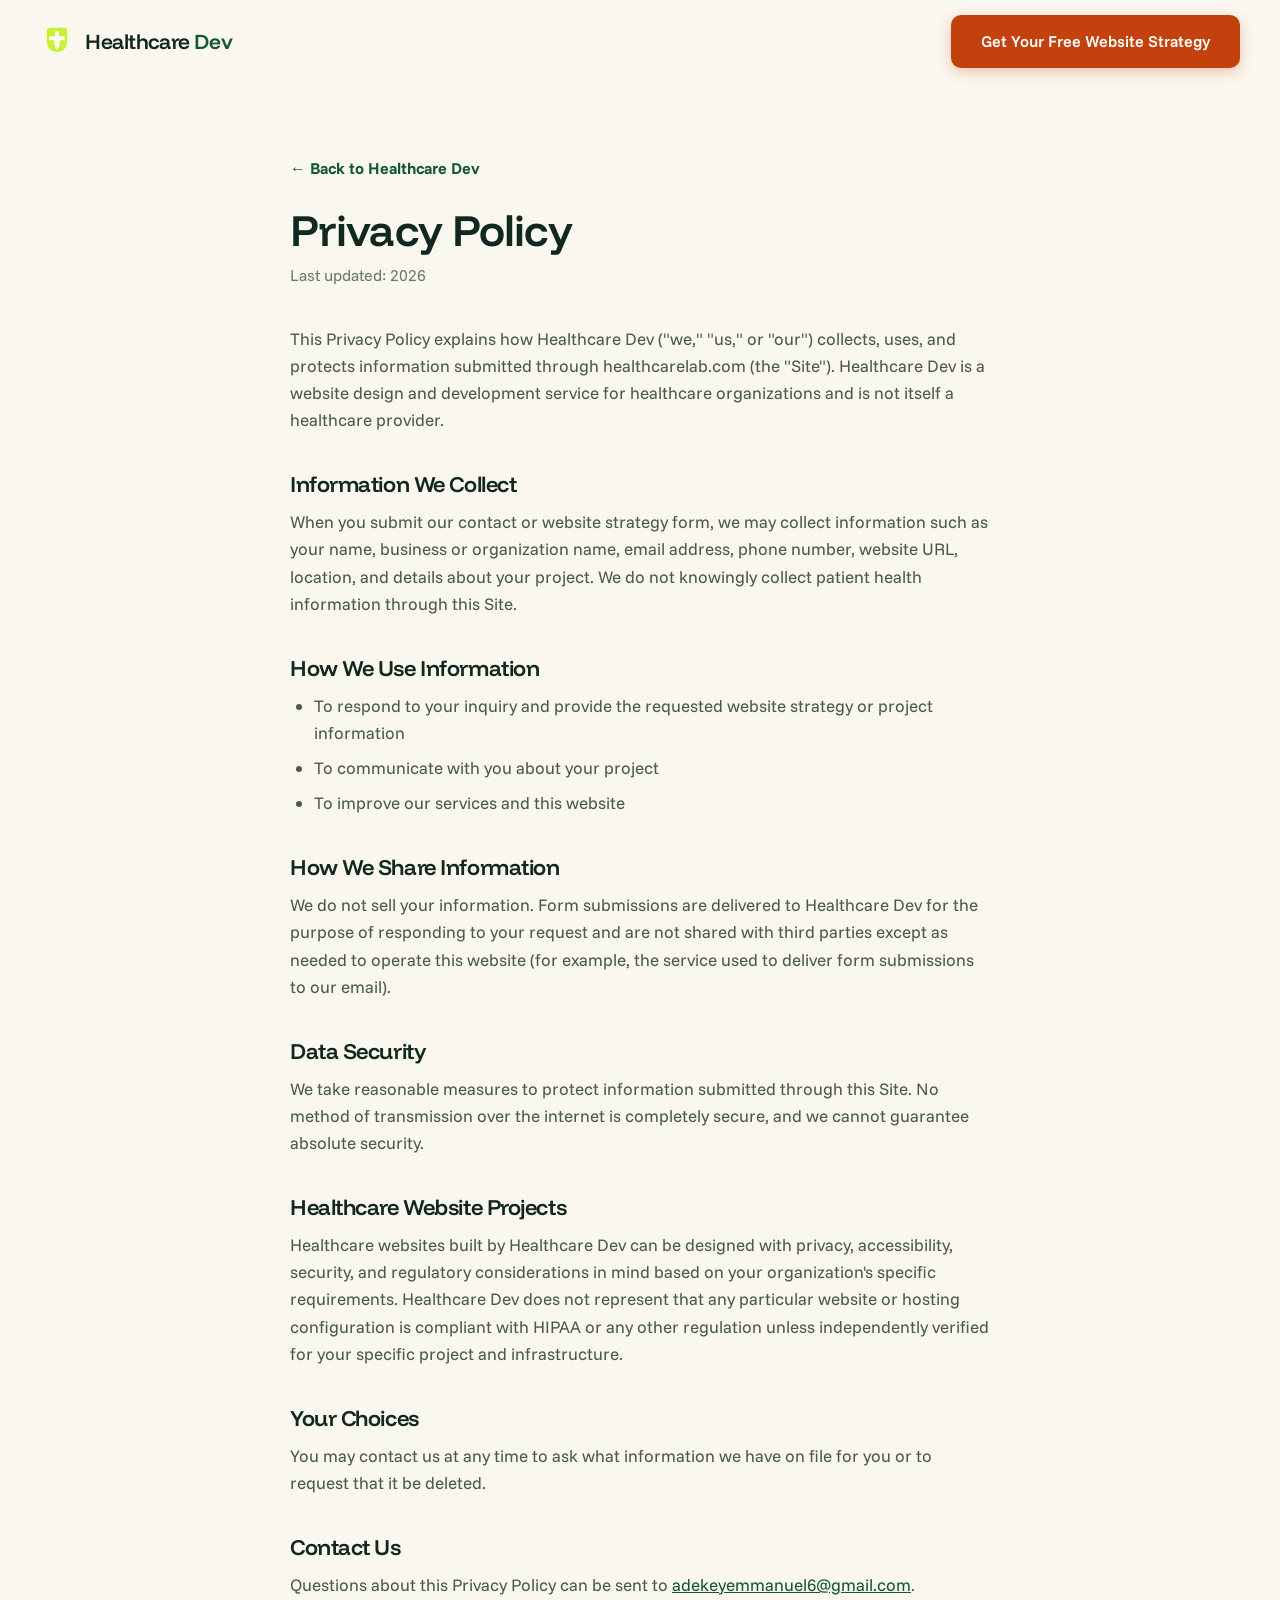
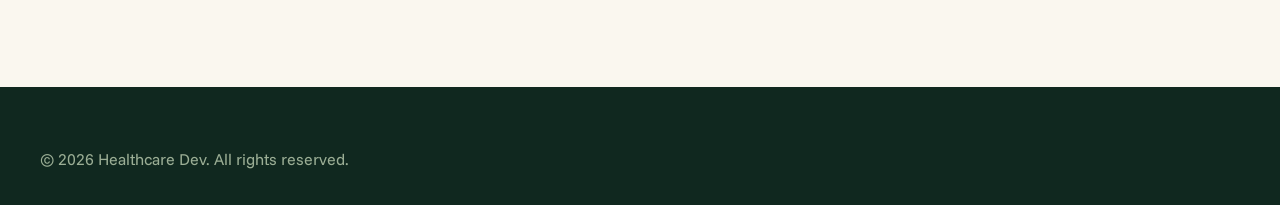
==== commit 3055f78a: "Rename brand from HealthcareLab to Healthcare Dev Updates the logo wordmark (header/footer), page ti" ====
--- a/privacy.html
+++ b/privacy.html
@@ -3,8 +3,8 @@
 <head>
 <meta charset="UTF-8" />
 <meta name="viewport" content="width=device-width, initial-scale=1, viewport-fit=cover" />
-<title>Privacy Policy | HealthcareLab</title>
-<meta name="description" content="How HealthcareLab collects, uses, and protects information submitted through healthcarelab.com." />
+<title>Privacy Policy | Healthcare Dev</title>
+<meta name="description" content="How Healthcare Dev collects, uses, and protects information submitted through healthcarelab.com." />
 <meta name="robots" content="index, follow" />
 <link rel="canonical" href="https://www.healthcarelab.com/privacy.html" />
 <link rel="icon" type="image/svg+xml" href="assets/favicon.svg" />
@@ -22,13 +22,23 @@
   .policy ul li { margin-bottom: 8px; }
   .policy a.back { display: inline-block; margin-bottom: 24px; font-weight: 700; text-decoration: none; color: var(--teal-dark); }
 </style>
+
+<!-- Google tag (gtag.js) -->
+<script async src="https://www.googletagmanager.com/gtag/js?id=AW-18447413113"></script>
+<script>
+  window.dataLayer = window.dataLayer || [];
+  function gtag(){dataLayer.push(arguments);}
+  gtag('js', new Date());
+
+  gtag('config', 'AW-18447413113');
+</script>
 </head>
 <body>
 <header class="site-header">
   <div class="container">
-    <a href="index.html" class="logo" aria-label="HealthcareLab home">
+    <a href="index.html" class="logo" aria-label="Healthcare Dev home">
       <img class="mark" src="assets/favicon.svg" alt="" width="34" height="34" />
-      <span class="word">Healthcare<span class="lab">Lab</span></span>
+      <span class="word">Healthcare <span class="lab">Dev</span></span>
     </a>
     <div class="header-actions">
       <a class="btn btn-cta header-cta" style="display:inline-flex;" href="index.html#contact">Get Your Free Website Strategy</a>
@@ -38,11 +48,11 @@
 
 <main id="main">
   <div class="container policy">
-    <a class="back" href="index.html">&larr; Back to HealthcareLab</a>
+    <a class="back" href="index.html">&larr; Back to Healthcare Dev</a>
     <h1>Privacy Policy</h1>
     <p class="updated">Last updated: 2026</p>
 
-    <p>This Privacy Policy explains how HealthcareLab ("we," "us," or "our") collects, uses, and protects information submitted through healthcarelab.com (the "Site"). HealthcareLab is a website design and development service for healthcare organizations and is not itself a healthcare provider.</p>
+    <p>This Privacy Policy explains how Healthcare Dev ("we," "us," or "our") collects, uses, and protects information submitted through healthcarelab.com (the "Site"). Healthcare Dev is a website design and development service for healthcare organizations and is not itself a healthcare provider.</p>
 
     <h2>Information We Collect</h2>
     <p>When you submit our contact or website strategy form, we may collect information such as your name, business or organization name, email address, phone number, website URL, location, and details about your project. We do not knowingly collect patient health information through this Site.</p>
@@ -55,13 +65,13 @@
     </ul>
 
     <h2>How We Share Information</h2>
-    <p>We do not sell your information. Form submissions are delivered to HealthcareLab for the purpose of responding to your request and are not shared with third parties except as needed to operate this website (for example, the service used to deliver form submissions to our email).</p>
+    <p>We do not sell your information. Form submissions are delivered to Healthcare Dev for the purpose of responding to your request and are not shared with third parties except as needed to operate this website (for example, the service used to deliver form submissions to our email).</p>
 
     <h2>Data Security</h2>
     <p>We take reasonable measures to protect information submitted through this Site. No method of transmission over the internet is completely secure, and we cannot guarantee absolute security.</p>
 
     <h2>Healthcare Website Projects</h2>
-    <p>Healthcare websites built by HealthcareLab can be designed with privacy, accessibility, security, and regulatory considerations in mind based on your organization's specific requirements. HealthcareLab does not represent that any particular website or hosting configuration is compliant with HIPAA or any other regulation unless independently verified for your specific project and infrastructure.</p>
+    <p>Healthcare websites built by Healthcare Dev can be designed with privacy, accessibility, security, and regulatory considerations in mind based on your organization's specific requirements. Healthcare Dev does not represent that any particular website or hosting configuration is compliant with HIPAA or any other regulation unless independently verified for your specific project and infrastructure.</p>
 
     <h2>Your Choices</h2>
     <p>You may contact us at any time to ask what information we have on file for you or to request that it be deleted.</p>
@@ -73,7 +83,7 @@
 
 <footer class="site-footer">
   <div class="container footer-bottom" style="margin-top:0; border-top:0; padding-top:0;">
-    <span>&copy; <span id="year"></span> HealthcareLab. All rights reserved.</span>
+    <span>&copy; <span id="year"></span> Healthcare Dev. All rights reserved.</span>
   </div>
 </footer>
 <script>document.getElementById("year").textContent = new Date().getFullYear();</script>
--- a/css/styles.css
+++ b/css/styles.css
@@ -1,5 +1,5 @@
 /* ==========================================================================
-   HealthcareLab — Landing Page Styles
+   Healthcare Dev — Landing Page Styles
    Mobile-first. Editorial healthcare-tech system: Funnel Display + Funnel
    Sans, a 1400px content width, a strict 16px text floor, and restrained,
    intentional motion. WCAG 2.2 AA contrast throughout.
@@ -17,6 +17,10 @@
   --cta-dark: #9A3412;
   --lime: #C6F135;
   --lime-dark: #9FCB1F;
+  --pastel-blue-bg: #DCEEFB; --pastel-blue-fg: #24628F;
+  --pastel-amber-bg: #F5EFD1; --pastel-amber-fg: #7A5E12;
+  --pastel-purple-bg: #E7E0F7; --pastel-purple-fg: #6B4FA0;
+  --pastel-green-bg: #E3EFE2; --pastel-green-fg: #1F6B4A;
   --bg: #FAF7EF;
   --bg-alt: #F1ECDF;
   --bg-card: #FFFFFF;
@@ -72,6 +76,7 @@
 .hl-lime {
   background: linear-gradient(180deg, transparent 60%, var(--lime) 60%);
   padding-inline: 3px;
+  white-space: nowrap;
 }
 
 .container {
@@ -163,8 +168,8 @@
   color: var(--navy);
 }
 .btn-secondary:hover { border-color: var(--teal); color: var(--teal-dark); background: var(--teal-light); }
-.section-dark .btn-secondary { border-color: rgba(255,255,255,0.35); color: #fff; }
-.section-dark .btn-secondary:hover { background: rgba(255,255,255,0.08); border-color: #fff; }
+.section-dark .btn-secondary, .hero-dark .btn-secondary { border-color: rgba(255,255,255,0.35); color: #fff; }
+.section-dark .btn-secondary:hover, .hero-dark .btn-secondary:hover { background: rgba(255,255,255,0.08); border-color: #fff; }
 .btn-lime { background: var(--lime); color: var(--navy); box-shadow: 0 4px 14px rgba(198, 241, 35, 0.32); }
 .btn-lime:hover { background: var(--lime-dark); box-shadow: 0 8px 22px rgba(198, 241, 35, 0.4); }
 .btn-block { width: 100%; }
@@ -297,133 +302,108 @@
 }
 html.js .reveal.is-visible { opacity: 1; transform: none; }
 
-.stagger > * { transition-delay: calc(var(--i, 0) * 70ms) !important; }
-
-/* ---------------- Hero ---------------- */
-.hero { padding-top: 64px; padding-bottom: 64px; overflow: hidden; position: relative; }
-@media (min-width: 900px) { .hero { padding-top: 88px; padding-bottom: 88px; } }
-
-.hero .container {
-  display: grid;
-  gap: 48px;
-  align-items: center;
-}
-@media (min-width: 980px) {
-  .hero .container { grid-template-columns: 1.08fr 0.92fr; gap: 64px; }
-}
-
-.hero-copy .eyebrow { margin-bottom: 24px; }
-.hero-copy h1 {
-  font-size: clamp(2.75rem, 6vw, 5.25rem);
+.stagger > * { transition-delay: calc(var(--i, 0) * 90ms) !important; }
+
+/* Image/media reveal — clip-path + scale, distinct from the plain fade/slide */
+html.js .reveal-image {
+  clip-path: inset(5% 5% 5% 5% round 18px);
+  transform: scale(0.95);
+  transition: opacity 0.8s var(--ease), transform 0.8s var(--ease), clip-path 0.8s var(--ease);
+}
+html.js .reveal-image.is-visible { clip-path: inset(0% round 18px); transform: scale(1); }
+
+/* ---------------- Hero (dark) ---------------- */
+.hero { padding-top: 72px; padding-bottom: 88px; overflow: hidden; position: relative; }
+@media (min-width: 900px) { .hero { padding-top: 100px; padding-bottom: 110px; } }
+.hero-dark { background: var(--navy); }
+.hero-dark .texture-grid {
+  background-image:
+    linear-gradient(rgba(255,255,255,0.05) 1px, transparent 1px),
+    linear-gradient(90deg, rgba(255,255,255,0.05) 1px, transparent 1px);
+}
+.hero-glow {
+  position: absolute;
+  z-index: 0;
+  left: 50%;
+  top: -10%;
+  width: 900px;
+  height: 900px;
+  transform: translateX(-50%);
+  background: radial-gradient(circle, rgba(198,241,53,0.16), transparent 62%);
+  pointer-events: none;
+}
+
+.hero-copy-center { position: relative; z-index: 1; max-width: 1300px; margin-inline: auto; text-align: center; }
+.hero-badge {
+  display: inline-flex;
+  align-items: center;
+  gap: 10px;
+  background: rgba(255,255,255,0.06);
+  border: 1px solid rgba(255,255,255,0.14);
+  color: #EAF1F5;
+  padding: 8px 18px 8px 8px;
+  border-radius: 999px;
+  font-size: 0.9375rem;
+  font-weight: 600;
+  text-decoration: none;
+  margin-bottom: 28px;
+  transition: background-color 0.25s var(--ease), border-color 0.25s var(--ease);
+}
+.hero-badge:hover { background: rgba(255,255,255,0.1); border-color: rgba(255,255,255,0.24); }
+.hero-badge svg { width: 15px; height: 15px; transition: transform 0.25s var(--ease); }
+.hero-badge:hover svg { transform: translateX(3px); }
+.hero-badge-tag { background: var(--lime); color: var(--navy); font-size: 0.8125rem; font-weight: 800; padding: 3px 10px; border-radius: 999px; }
+
+.hero-copy-center h1 {
+  font-size: clamp(2.75rem, 6.6vw, 5.75rem);
+  color: #fff;
+  margin-bottom: 24px;
+  max-width: 21ch;
+  margin-inline: auto;
+}
+/* On the dark hero, the partial "highlighter" gradient (transparent
+   top + lime bottom) leaves navy text nearly invisible against the dark
+   background wherever it sits over the transparent portion. Use a solid
+   full-height lime block instead so the navy text always has contrast. */
+.hero-dark .hl-lime {
+  background: var(--lime);
   color: var(--navy);
-  margin-bottom: 24px;
-  max-width: 16ch;
-}
-.hero-copy .lede {
-  font-size: 1.25rem;
+  border-radius: 6px;
+  padding-inline: 10px;
+}
+.hero-copy-center .lede {
+  font-size: 1.3125rem;
   line-height: 1.55;
-  color: var(--slate);
-  max-width: 46ch;
+  color: #C7D2C2;
+  max-width: 62ch;
+  margin-inline: auto;
   margin-bottom: 32px;
 }
 .hero-trust {
   margin-top: 22px;
   font-size: 1rem;
-  color: var(--slate-light);
+  color: #90A28C;
   display: flex;
   flex-wrap: wrap;
+  justify-content: center;
   gap: 8px 12px;
   align-items: center;
 }
-.hero-trust a { color: var(--teal-dark); font-weight: 600; text-decoration: none; }
+.hero-dark .btn-row { justify-content: center; }
+.hero-trust a { color: var(--lime); font-weight: 600; text-decoration: none; }
 .hero-trust a:hover { text-decoration: underline; }
-.hero-trust .dot { color: var(--border-strong); }
-
-/* Hero mockup (CSS-built browser/website preview) — a decorative
-   illustration of a miniature browser, not real page copy, so its
-   simulated chrome/text intentionally sits below the 16px content floor. */
-.hero-visual { position: relative; }
-.mockup-frame {
-  background: #fff;
-  border-radius: var(--radius-lg);
-  border: 1px solid var(--border);
-  box-shadow: var(--shadow-md);
-  overflow: hidden;
-  transition: transform 0.5s var(--ease), box-shadow 0.5s var(--ease);
-}
-html.js .hero-visual:hover .mockup-frame { transform: translateY(-6px) rotate(-0.5deg); box-shadow: 0 26px 60px rgba(16,40,31,0.16); }
-.mockup-bar {
-  display: flex;
-  align-items: center;
-  gap: 6px;
-  padding: 13px 18px;
-  background: var(--bg-alt);
-  border-bottom: 1px solid var(--border);
-}
-.mockup-bar span { width: 9px; height: 9px; border-radius: 50%; background: var(--border-strong); }
-.mockup-bar .url {
-  margin-left: 10px;
-  font-size: 0.8rem;
-  color: var(--slate-light);
-  background: #fff;
-  border: 1px solid var(--border);
-  border-radius: 6px;
-  padding: 3px 10px;
-  flex: 1;
-  max-width: 220px;
-}
-.mockup-nav { display: flex; align-items: center; justify-content: space-between; padding: 16px 22px; border-bottom: 1px solid var(--border); }
-.mockup-nav .brand { font-family: var(--font-display); font-weight: 600; font-size: 0.98rem; color: var(--navy); }
-.mockup-nav .links { display: flex; gap: 12px; }
-.mockup-nav .links span { width: 34px; height: 7px; border-radius: 4px; background: var(--border); }
-.mockup-nav .btn-mini { font-size: 0.76rem; font-weight: 700; color: #fff; background: var(--cta); padding: 6px 12px; border-radius: 6px; }
-.mockup-hero { padding: 28px 22px; background: linear-gradient(180deg, var(--teal-light), #fff); }
-.mockup-hero .h { width: 78%; height: 16px; border-radius: 4px; background: var(--navy); opacity: 0.85; margin-bottom: 10px; }
-.mockup-hero .h2 { width: 60%; height: 16px; border-radius: 4px; background: var(--navy); opacity: 0.85; margin-bottom: 14px; }
-.mockup-hero .p1 { width: 92%; height: 8px; border-radius: 4px; background: var(--border-strong); margin-bottom: 6px; }
-.mockup-hero .p2 { width: 70%; height: 8px; border-radius: 4px; background: var(--border-strong); margin-bottom: 18px; }
-.mockup-hero .cta { display: inline-flex; align-items: center; gap: 6px; background: var(--cta); color: #fff; font-size: 0.82rem; font-weight: 700; padding: 10px 18px; border-radius: 8px; }
-.mockup-badges { display: flex; gap: 10px; margin-top: 20px; flex-wrap: wrap; }
-.mockup-badges .badge { display: flex; align-items: center; gap: 6px; font-size: 0.74rem; font-weight: 700; color: var(--teal-dark); background: #fff; border: 1px solid var(--border); padding: 6px 11px; border-radius: 999px; }
-.mockup-badges .badge svg { width: 12px; height: 12px; }
-.mockup-grid { display: grid; grid-template-columns: repeat(3, 1fr); gap: 12px; padding: 22px; }
-.mockup-card { border: 1px solid var(--border); border-radius: 10px; padding: 11px; background: #fff; }
-.mockup-card .avatar { width: 30px; height: 30px; border-radius: 50%; background: var(--teal-light); border: 1px solid var(--teal); margin-bottom: 8px; }
-.mockup-card .line { height: 6px; border-radius: 3px; background: var(--border-strong); margin-bottom: 5px; }
-.mockup-card .line.w60 { width: 60%; }
-.mockup-card .line.w80 { width: 80%; }
-
-.hero-float-card {
-  position: absolute;
-  right: -14px;
-  bottom: -22px;
-  background: #fff;
-  border: 1px solid var(--border);
-  border-radius: var(--radius-md);
-  box-shadow: var(--shadow-md);
-  padding: 16px 18px;
-  display: flex;
-  align-items: center;
-  gap: 12px;
-  max-width: 240px;
-}
-@media (max-width: 640px) { .hero-float-card { display: none; } }
-.hero-float-card .icon {
-  width: 42px; height: 42px; border-radius: 10px;
-  background: var(--teal-light); color: var(--teal-dark);
-  display: flex; align-items: center; justify-content: center; flex-shrink: 0;
-}
-.hero-float-card .icon svg { width: 21px; height: 21px; }
-.hero-float-card .label { font-size: 1rem; color: var(--slate-light); font-weight: 500; }
-.hero-float-card .value { font-size: 1.0625rem; font-weight: 700; color: var(--navy); font-family: var(--font-display); }
+.hero-trust .dot { color: #3E5347; }
 
 /* ---------------- Trust bar ---------------- */
 .trust-list { display: grid; gap: 16px; grid-template-columns: repeat(2, 1fr); }
 @media (min-width: 720px) { .trust-list { grid-template-columns: repeat(5, 1fr); } }
 .trust-item { display: flex; flex-direction: column; align-items: center; text-align: center; gap: 12px; padding: 20px 12px; }
-.trust-item .icon { width: 48px; height: 48px; border-radius: 12px; background: var(--teal-light); color: var(--teal-dark); display: flex; align-items: center; justify-content: center; }
-.trust-item .icon svg { width: 23px; height: 23px; }
+.trust-item .icon { width: 52px; height: 52px; border-radius: 14px; background: var(--pastel-blue-bg); color: var(--pastel-blue-fg); display: flex; align-items: center; justify-content: center; }
+.trust-item .icon svg { width: 24px; height: 24px; }
 .trust-item span.label { font-size: 1rem; font-weight: 600; color: var(--navy); }
+.trust-item:nth-child(4n+2) .icon { background: var(--pastel-amber-bg); color: var(--pastel-amber-fg); }
+.trust-item:nth-child(4n+3) .icon { background: var(--pastel-purple-bg); color: var(--pastel-purple-fg); }
+.trust-item:nth-child(4n+4) .icon { background: var(--pastel-green-bg); color: var(--pastel-green-fg); }
 
 /* ---------------- Card grids ---------------- */
 .grid { display: grid; gap: 22px; }
@@ -449,16 +429,17 @@
 }
 .card:hover { box-shadow: var(--shadow-md); border-color: var(--border-strong); transform: translateY(-3px); }
 .card .icon {
-  width: 44px; height: 44px; border-radius: 10px;
-  background: var(--teal-light); color: var(--teal-dark);
+  width: 46px; height: 46px; border-radius: 11px;
+  background: var(--navy); color: var(--lime);
   display: flex; align-items: center; justify-content: center;
   margin-bottom: 18px;
+  box-shadow: inset 0 0 0 1px rgba(255,255,255,0.06);
 }
 .card .icon svg { width: 22px; height: 22px; }
 .card h3 { font-size: 1.1875rem; margin-bottom: 8px; color: var(--navy); }
 .card p { font-size: 1rem; margin-bottom: 0; }
 
-.card.problem .icon { background: #FBEAE3; color: var(--cta-dark); }
+.card.problem .icon { background: var(--cta-dark); color: #fff; }
 
 .center-cta { text-align: center; margin-top: 44px; }
 
@@ -488,25 +469,32 @@
   flex: 1;
 }
 @media (min-width: 780px) {
-  .row-item .row-body { flex-direction: row; align-items: flex-start; gap: 40px; }
-  .row-item .row-heading { flex: 0 0 380px; }
-  .row-item .row-desc { flex: 1; margin: 0; }
+  .row-item .row-body { flex-direction: row; align-items: center; gap: 40px; }
+  .row-item .row-heading { flex: 0 0 340px; }
+  .row-item .row-desc { flex: 1; margin: 0; max-width: none; }
 }
 .row-item .row-heading { display: flex; align-items: center; gap: 16px; }
 .row-item h3 { font-size: 1.375rem; margin: 0; color: var(--navy); }
-.row-item .row-desc { font-size: 1.0625rem; margin: 0; max-width: 46ch; }
+.row-item .row-desc { font-size: 1.0625rem; margin: 0; max-width: 56ch; }
 .row-icon {
   flex-shrink: 0;
-  width: 44px; height: 44px; border-radius: 10px;
-  background: var(--teal-light); color: var(--teal-dark);
+  width: 52px; height: 52px; border-radius: 14px;
+  background: var(--pastel-blue-bg); color: var(--pastel-blue-fg);
   display: flex; align-items: center; justify-content: center;
 }
-.row-icon svg { width: 21px; height: 21px; }
+.row-icon svg { width: 23px; height: 23px; }
+.row-list .row-item:nth-of-type(4n+2) .row-icon,
+.why-list li:nth-of-type(4n+2) .row-icon { background: var(--pastel-amber-bg); color: var(--pastel-amber-fg); }
+.row-list .row-item:nth-of-type(4n+3) .row-icon,
+.why-list li:nth-of-type(4n+3) .row-icon { background: var(--pastel-purple-bg); color: var(--pastel-purple-fg); }
+.row-list .row-item:nth-of-type(4n+4) .row-icon,
+.why-list li:nth-of-type(4n+4) .row-icon { background: var(--pastel-green-bg); color: var(--pastel-green-fg); }
+.section-dark .row-icon { background: rgba(255,255,255,0.08); color: var(--lime); }
 .section-dark .row-item { border-color: rgba(255,255,255,0.14); }
 .section-dark .row-item h3 { color: #fff; }
 .section-dark .row-item .row-num { color: #90A28C; }
 
-/* ---------------- Why HealthcareLab (split intro + list) ---------------- */
+/* ---------------- Why Healthcare Dev (split intro + list) ---------------- */
 .why-wrap { display: grid; gap: 20px; }
 @media (min-width: 900px) { .why-wrap { grid-template-columns: 0.8fr 1.2fr; gap: 64px; align-items: start; } }
 .why-intro { position: relative; }
@@ -548,11 +536,6 @@
 .ba-arrow svg { width: 32px; height: 32px; }
 @media (max-width: 779px) { .ba-arrow svg { transform: rotate(90deg); margin: 0 auto; } }
 
-/* ---------------- Who we help ---------------- */
-.audience-card { display: flex; align-items: center; gap: 14px; padding: 20px 18px; }
-.audience-card .icon { margin-bottom: 0; }
-.audience-card h3 { font-size: 1.0625rem; margin: 0; }
-
 /* ---------------- Process ---------------- */
 .process-list { display: grid; gap: 20px; }
 @media (min-width: 900px) { .process-list { grid-template-columns: repeat(4, 1fr); } }
@@ -561,32 +544,129 @@
 .process-step h3 { font-size: 1.1875rem; margin-bottom: 8px; }
 .process-step p { font-size: 1rem; margin: 0; }
 
-/* ---------------- Outcomes / social proof ---------------- */
-.outcome-list { display: grid; gap: 16px; }
-@media (min-width: 720px) { .outcome-list { grid-template-columns: repeat(2, 1fr); } }
-.outcome-item { display: flex; align-items: flex-start; gap: 14px; padding: 18px 20px; background: var(--bg-card); border: 1px solid var(--border); border-radius: var(--radius-md); }
-.outcome-item svg { width: 21px; height: 21px; color: var(--teal-dark); flex-shrink: 0; margin-top: 2px; }
-.outcome-item p { margin: 0; font-weight: 600; color: var(--navy); font-size: 1.0625rem; }
-
-.testimonial-placeholder { margin-top: 32px; padding: 32px; border: 1.5px dashed var(--border-strong); border-radius: var(--radius-md); text-align: center; color: var(--slate-light); background: #fff; }
-.testimonial-placeholder svg { width: 28px; height: 28px; margin: 0 auto 12px; color: var(--border-strong); }
-.testimonial-placeholder p { margin: 0; font-size: 1rem; }
-
 /* ---------------- Portfolio ---------------- */
-.portfolio-card { padding: 0; overflow: hidden; }
-.portfolio-thumb { aspect-ratio: 4 / 3; background: linear-gradient(160deg, var(--teal-light), #fff 70%); border-bottom: 1px solid var(--border); padding: 18px; display: flex; flex-direction: column; gap: 8px; position: relative; }
-.portfolio-thumb .bar { height: 8px; border-radius: 4px; background: var(--navy); opacity: 0.15; }
-.portfolio-thumb .bar.w70 { width: 70%; }
-.portfolio-thumb .bar.w40 { width: 40%; }
-.portfolio-thumb .block { flex: 1; border-radius: 8px; background: #fff; border: 1px solid var(--border); margin-top: 6px; }
-.portfolio-thumb .concept-tag { position: absolute; top: 14px; right: 14px; font-size: 1rem; font-weight: 700; letter-spacing: 0.04em; text-transform: uppercase; background: #fff; border: 1px solid var(--border); color: var(--slate-light); padding: 4px 10px; border-radius: 6px; }
-.portfolio-body { padding: 22px 24px 26px; }
-.portfolio-body .industry { font-size: 1rem; font-weight: 700; letter-spacing: 0.04em; text-transform: uppercase; color: var(--teal-dark); margin-bottom: 8px; display: block; }
-.portfolio-body h3 { font-size: 1.1875rem; margin-bottom: 8px; }
-.portfolio-body p { font-size: 1rem; margin-bottom: 16px; }
-.portfolio-link { font-size: 1rem; font-weight: 700; color: var(--teal-dark); text-decoration: none; display: inline-flex; align-items: center; gap: 6px; }
-.portfolio-link:hover { text-decoration: underline; }
-.portfolio-note { margin-top: 32px; font-size: 1rem; color: var(--slate-light); text-align: center; }
+.portfolio-image {
+  display: block;
+  aspect-ratio: 4 / 3;
+  border-radius: var(--radius-lg);
+  background: linear-gradient(160deg, var(--teal-light), #fff 70%);
+  border: 1px solid var(--border);
+  overflow: hidden;
+  position: relative;
+  box-shadow: var(--shadow-sm);
+  transition: box-shadow 0.3s var(--ease), transform 0.3s var(--ease);
+}
+.portfolio-image:hover { box-shadow: var(--shadow-md); transform: translateY(-3px); }
+.portfolio-image img { position: absolute; inset: 0; width: 100%; height: 100%; object-fit: cover; transition: transform 0.5s var(--ease); }
+.portfolio-image:hover img { transform: scale(1.04); }
+
+/* ==========================================================================
+   Carousel — native scroll-snap track, works with touch/trackpad by
+   default; JS only adds arrow buttons, dot pagination, and keyboard support.
+   ========================================================================== */
+.carousel { position: relative; }
+.carousel-track {
+  display: flex;
+  gap: 24px;
+  overflow-x: auto;
+  scroll-snap-type: x mandatory;
+  scroll-padding-left: 4px;
+  padding-bottom: 4px;
+  -webkit-overflow-scrolling: touch;
+  scrollbar-width: none;
+}
+.carousel-track::-webkit-scrollbar { display: none; }
+.carousel-slide {
+  flex: 0 0 100%;
+  scroll-snap-align: start;
+  min-width: 0;
+}
+@media (min-width: 640px) { .carousel-slide { flex-basis: calc(50% - 12px); } }
+@media (min-width: 1080px) { .carousel-slide { flex-basis: calc(33.333% - 16px); } }
+
+.carousel-controls {
+  display: flex;
+  align-items: center;
+  justify-content: center;
+  gap: 20px;
+  margin-top: 28px;
+}
+.carousel-arrow {
+  width: 46px; height: 46px;
+  border-radius: 50%;
+  border: 1.5px solid var(--border-strong);
+  background: var(--bg-card);
+  color: var(--navy);
+  display: flex; align-items: center; justify-content: center;
+  cursor: pointer;
+  transition: background-color 0.2s var(--ease), border-color 0.2s var(--ease), transform 0.2s var(--ease);
+}
+.carousel-arrow:hover { background: var(--teal-light); border-color: var(--teal); transform: translateY(-2px); }
+.carousel-arrow svg { width: 20px; height: 20px; }
+.carousel-arrow:disabled { opacity: 0.5; cursor: default; transform: none; background: var(--bg-card); border-color: var(--border-strong); }
+.section-dark .carousel-arrow { background: rgba(255,255,255,0.06); border-color: rgba(255,255,255,0.18); color: #fff; }
+.section-dark .carousel-arrow:hover { background: rgba(255,255,255,0.12); border-color: #fff; }
+.section-dark .carousel-arrow:disabled { opacity: 1; background: rgba(255,255,255,0.03); border-color: rgba(255,255,255,0.1); color: rgba(255,255,255,0.35); }
+
+.carousel-dots { display: flex; align-items: center; gap: 9px; }
+.carousel-dots button {
+  width: 9px; height: 9px;
+  border-radius: 50%;
+  border: none;
+  padding: 0;
+  background: var(--border-strong);
+  cursor: pointer;
+  transition: background-color 0.2s var(--ease), transform 0.2s var(--ease);
+}
+.carousel-dots button.is-active { background: var(--teal); transform: scale(1.3); }
+.section-dark .carousel-dots button { background: rgba(255,255,255,0.25); }
+.section-dark .carousel-dots button.is-active { background: var(--lime); }
+
+/* ---------------- Testimonials (dark carousel) ---------------- */
+.testimonial-card {
+  height: 100%;
+  background: var(--navy-2);
+  border: 1px solid rgba(255,255,255,0.08);
+  border-radius: var(--radius-lg);
+  padding: 32px 28px;
+  display: flex;
+  flex-direction: column;
+  gap: 20px;
+}
+.testimonial-stars { display: flex; gap: 4px; color: #F5B335; }
+.testimonial-stars svg { width: 17px; height: 17px; }
+.testimonial-card p { color: #EAF1EA; font-size: 1.0625rem; line-height: 1.6; margin: 0; flex: 1; }
+.testimonial-person { display: flex; align-items: center; gap: 12px; }
+.testimonial-avatar {
+  width: 44px; height: 44px; border-radius: 50%;
+  background: rgba(255,255,255,0.08);
+  color: var(--lime);
+  display: flex; align-items: center; justify-content: center;
+  font-family: var(--font-display); font-weight: 600; font-size: 0.9375rem;
+  flex-shrink: 0;
+}
+.testimonial-avatar.pastel-1 { background: var(--pastel-blue-bg); color: var(--pastel-blue-fg); }
+.testimonial-avatar.pastel-2 { background: var(--pastel-amber-bg); color: var(--pastel-amber-fg); }
+.testimonial-avatar.pastel-3 { background: var(--pastel-purple-bg); color: var(--pastel-purple-fg); }
+.testimonial-avatar.pastel-4 { background: var(--pastel-green-bg); color: var(--pastel-green-fg); }
+.testimonial-avatar.pastel-5 { background: var(--pastel-blue-bg); color: var(--pastel-blue-fg); }
+.testimonial-name { font-weight: 700; color: #fff; font-size: 1rem; }
+.testimonial-role { font-size: 0.9375rem; color: #90A28C; }
+.testimonial-placeholder-card {
+  height: 100%;
+  border: 1.5px dashed rgba(255,255,255,0.2);
+  border-radius: var(--radius-lg);
+  padding: 40px 28px;
+  display: flex;
+  flex-direction: column;
+  align-items: center;
+  justify-content: center;
+  text-align: center;
+  gap: 12px;
+  color: #90A28C;
+}
+.testimonial-placeholder-card svg { width: 28px; height: 28px; color: rgba(255,255,255,0.25); }
+.testimonial-placeholder-card p { margin: 0; font-size: 1rem; max-width: 32ch; }
 
 /* ---------------- Ads message match ---------------- */
 .match-section { text-align: center; }
@@ -649,8 +729,14 @@
   background: #fff;
   color: var(--navy);
   width: 100%;
-}
-.field textarea { resize: vertical; min-height: 120px; }
+  /* Native <select> boxes compute their height from internal font
+     metrics rather than the inherited line-height, so they can render
+     a few pixels shorter than a sibling <input> using the same
+     padding/border — misaligning side-by-side rows like state/city.
+     Pin an explicit height so every control matches exactly. */
+  height: 53px;
+}
+.field textarea { resize: vertical; min-height: 120px; height: auto; }
 .field input:focus, .field select:focus, .field textarea:focus { border-color: var(--teal); }
 .field input[aria-invalid="true"], .field select[aria-invalid="true"], .field textarea[aria-invalid="true"] { border-color: var(--danger); }
 .field-error { font-size: 1rem; color: var(--danger); font-weight: 600; min-height: 1em; }
@@ -677,12 +763,6 @@
 .form-status { border-radius: var(--radius-sm); padding: 15px 18px; font-size: 1rem; font-weight: 600; margin-bottom: 20px; display: none; }
 .form-status.is-visible { display: block; }
 .form-status.error { background: #FBEAEA; color: var(--danger); border: 1px solid #F0C6C4; }
-
-.success-panel { text-align: center; padding: 32px 16px; }
-.success-panel .icon-circle { width: 68px; height: 68px; border-radius: 50%; background: #E4F5EC; color: var(--success); display: flex; align-items: center; justify-content: center; margin: 0 auto 20px; }
-.success-panel .icon-circle svg { width: 34px; height: 34px; }
-.success-panel h3 { font-size: 1.5rem; margin-bottom: 12px; }
-.success-panel p { max-width: 42ch; margin-inline: auto; font-size: 1.0625rem; }
 
 [hidden] { display: none !important; }
 
@@ -693,6 +773,34 @@
 @media (min-width: 980px) { .sticky-cta { display: none; } }
 body.has-sticky-cta { padding-bottom: 80px; }
 @media (min-width: 980px) { body.has-sticky-cta { padding-bottom: 0; } }
+
+/* ---------------- Back to top ---------------- */
+.back-to-top {
+  position: fixed;
+  right: 18px;
+  bottom: 18px;
+  z-index: 95;
+  width: 48px;
+  height: 48px;
+  border-radius: 50%;
+  border: 1.5px solid var(--border-strong);
+  background: var(--bg-card);
+  color: var(--navy);
+  display: flex;
+  align-items: center;
+  justify-content: center;
+  cursor: pointer;
+  box-shadow: var(--shadow-md);
+  opacity: 0;
+  visibility: hidden;
+  transform: translateY(12px);
+  transition: opacity 0.25s var(--ease), transform 0.25s var(--ease), visibility 0.25s, background-color 0.2s var(--ease), border-color 0.2s var(--ease);
+}
+.back-to-top.is-visible { opacity: 1; visibility: visible; transform: none; }
+.back-to-top:hover { background: var(--teal-light); border-color: var(--teal); }
+.back-to-top svg { width: 20px; height: 20px; }
+body.has-sticky-cta .back-to-top { bottom: calc(80px + env(safe-area-inset-bottom, 0px) + 12px); }
+@media (min-width: 980px) { body.has-sticky-cta .back-to-top { bottom: 18px; } }
 
 /* ---------------- Footer ---------------- */
 .site-footer { background: var(--navy); color: #C7D2C2; padding-block: 60px 32px; }
@@ -758,16 +866,15 @@
   overflow: hidden; box-shadow: var(--shadow-md);
   max-width: 380px; margin-inline: auto;
 }
-.monogram-card .pattern { position: absolute; inset: 0; opacity: 0.5; }
-.monogram-card .initials { position: relative; z-index: 1; font-family: var(--font-display); font-weight: 600; font-size: clamp(3.5rem, 10vw, 5rem); color: var(--lime); letter-spacing: -0.03em; }
-.monogram-card .role-chip { position: absolute; bottom: 22px; left: 22px; right: 22px; z-index: 1; background: rgba(250, 247, 239, 0.1); backdrop-filter: blur(6px); border: 1px solid rgba(255,255,255,0.18); border-radius: var(--radius-sm); padding: 13px 15px; color: #fff; font-size: 1rem; font-weight: 600; text-align: center; }
+.monogram-card .monogram-photo { position: absolute; inset: 0; width: 100%; height: 100%; object-fit: cover; z-index: 1; }
+.monogram-card .role-chip { position: absolute; bottom: 22px; left: 22px; right: 22px; z-index: 2; background: rgba(16, 40, 31, 0.55); backdrop-filter: blur(6px); border: 1px solid rgba(255,255,255,0.18); border-radius: var(--radius-sm); padding: 13px 15px; color: #fff; font-size: 1rem; font-weight: 600; text-align: center; }
 
 .about-copy h2 { font-size: clamp(1.9rem, 3.6vw, 2.75rem); }
 .about-points { display: flex; flex-direction: column; gap: 14px; margin: 24px 0 30px; }
 .about-points li { display: flex; gap: 12px; align-items: flex-start; font-size: 1.0625rem; color: var(--navy); font-weight: 600; }
 .about-points svg { width: 19px; height: 19px; color: var(--teal); margin-top: 3px; flex-shrink: 0; }
 
-/* ---------------- Comparison table (DIY vs HealthcareLab) ---------------- */
+/* ---------------- Comparison table (DIY vs Healthcare Dev) ---------------- */
 .compare-wrap { display: grid; gap: 0; border: 1px solid var(--border); border-radius: var(--radius-lg); overflow: hidden; background: var(--bg-card); box-shadow: var(--shadow-sm); }
 @media (min-width: 720px) { .compare-wrap { grid-template-columns: 1fr 1fr; } }
 .compare-col { padding: 32px 28px; }
@@ -798,12 +905,10 @@
 .sector-photo::before { content: ""; position: absolute; inset: 0; background: linear-gradient(155deg, var(--teal-light), var(--bg-alt)); }
 .sector-photo svg.fallback-icon { position: relative; z-index: 1; width: 46px; height: 46px; color: var(--teal); opacity: 0.55; }
 .sector-photo img { position: absolute; inset: 0; width: 100%; height: 100%; object-fit: cover; z-index: 2; transition: transform 0.5s var(--ease); }
-.sector-tag { position: absolute; top: 14px; left: 14px; z-index: 3; background: rgba(255,255,255,0.94); color: var(--navy); font-size: 1rem; font-weight: 700; letter-spacing: 0.03em; text-transform: uppercase; padding: 5px 12px; border-radius: 6px; }
+.sector-tag { position: absolute; top: 14px; left: 14px; z-index: 3; background: rgba(255,255,255,0.94); color: var(--navy); font-size: 0.75rem; font-weight: 700; letter-spacing: 0.03em; text-transform: uppercase; padding: 5px 12px; border-radius: 6px; }
 .sector-body { padding: 20px 22px 24px; }
 .sector-body h3 { font-size: 1.125rem; margin-bottom: 8px; }
-.sector-body p { font-size: 1rem; margin-bottom: 14px; }
-.sector-link { font-size: 1rem; font-weight: 700; color: var(--teal-dark); text-decoration: none; display: inline-flex; align-items: center; gap: 6px; }
-.sector-link:hover { text-decoration: underline; }
+.sector-body p { font-size: 1rem; margin-bottom: 0; }
 .sector-more { text-align: center; margin-top: 12px; font-size: 1.0625rem; color: var(--slate-light); }
 
 /* ==========================================================================
@@ -811,7 +916,7 @@
    ========================================================================== */
 .radial-section { position: relative; overflow: hidden; }
 .radial-ring {
-  position: absolute; top: 50%; left: 50%; width: 680px; height: 680px;
+  position: absolute; top: 50%; left: 50%; width: 780px; height: 780px;
   transform: translate(-50%, -50%); border-radius: 50%;
   background: repeating-conic-gradient(var(--border-strong) 0deg 1.2deg, transparent 1.2deg 6deg);
   -webkit-mask: radial-gradient(circle, transparent 60%, #000 61%, #000 67%, transparent 68%);
@@ -827,15 +932,26 @@
 .radial-center h2 { font-size: clamp(2rem, 3.8vw, 2.75rem); }
 .radial-center p { font-size: 1.125rem; }
 
-.radial-list { position: relative; z-index: 2; display: flex; flex-direction: column; gap: 12px; width: 264px; }
-.radial-list.left { margin-right: -40px; }
-.radial-list.right { margin-left: -40px; }
+.radial-list { position: relative; z-index: 2; display: flex; flex-direction: column; gap: 20px; width: 300px; }
+.radial-list.left { margin-right: -20px; }
+.radial-list.right { margin-left: -20px; }
 @media (max-width: 1080px) { .radial-list.left, .radial-list.right { margin: 0; } }
-.radial-item { display: flex; align-items: center; gap: 12px; padding: 13px 18px; border-radius: var(--radius-sm); background: rgba(255,255,255,0.65); border: 1px solid var(--border); font-size: 1rem; font-weight: 600; color: var(--slate); backdrop-filter: blur(4px); transition: background-color 0.3s var(--ease), box-shadow 0.3s var(--ease); }
-.radial-item svg { width: 18px; height: 18px; color: var(--teal); flex-shrink: 0; }
-.radial-item.active { background: #fff; color: var(--navy); box-shadow: var(--shadow-sm); border-color: var(--border-strong); }
-.radial-row { display: flex; align-items: center; justify-content: center; gap: 36px; flex-wrap: wrap; }
-@media (max-width: 1080px) { .radial-row { flex-direction: column; } .radial-list { width: 100%; max-width: 400px; } }
+.radial-item {
+  display: flex; align-items: center; gap: 14px;
+  padding: 14px 18px;
+  border-radius: var(--radius-md);
+  background: rgba(255,255,255,0.45);
+  border: 1px solid rgba(255,255,255,0.6);
+  backdrop-filter: blur(10px) saturate(140%);
+  -webkit-backdrop-filter: blur(10px) saturate(140%);
+  box-shadow: 0 4px 18px rgba(16,40,31,0.05);
+  font-size: 1.0625rem; font-weight: 600; color: var(--slate);
+  transition: background-color 0.3s var(--ease), box-shadow 0.3s var(--ease), color 0.3s var(--ease);
+}
+.radial-item svg { width: 19px; height: 19px; color: var(--teal); flex-shrink: 0; }
+.radial-item.active { background: rgba(255,255,255,0.75); box-shadow: 0 8px 26px rgba(16,40,31,0.09); color: var(--navy); font-weight: 700; }
+.radial-row { display: flex; align-items: center; justify-content: center; gap: 56px; flex-wrap: wrap; }
+@media (max-width: 1080px) { .radial-row { flex-direction: column; gap: 28px; } .radial-list { width: 100%; max-width: 420px; } }
 
 /* ==========================================================================
    Pricing section
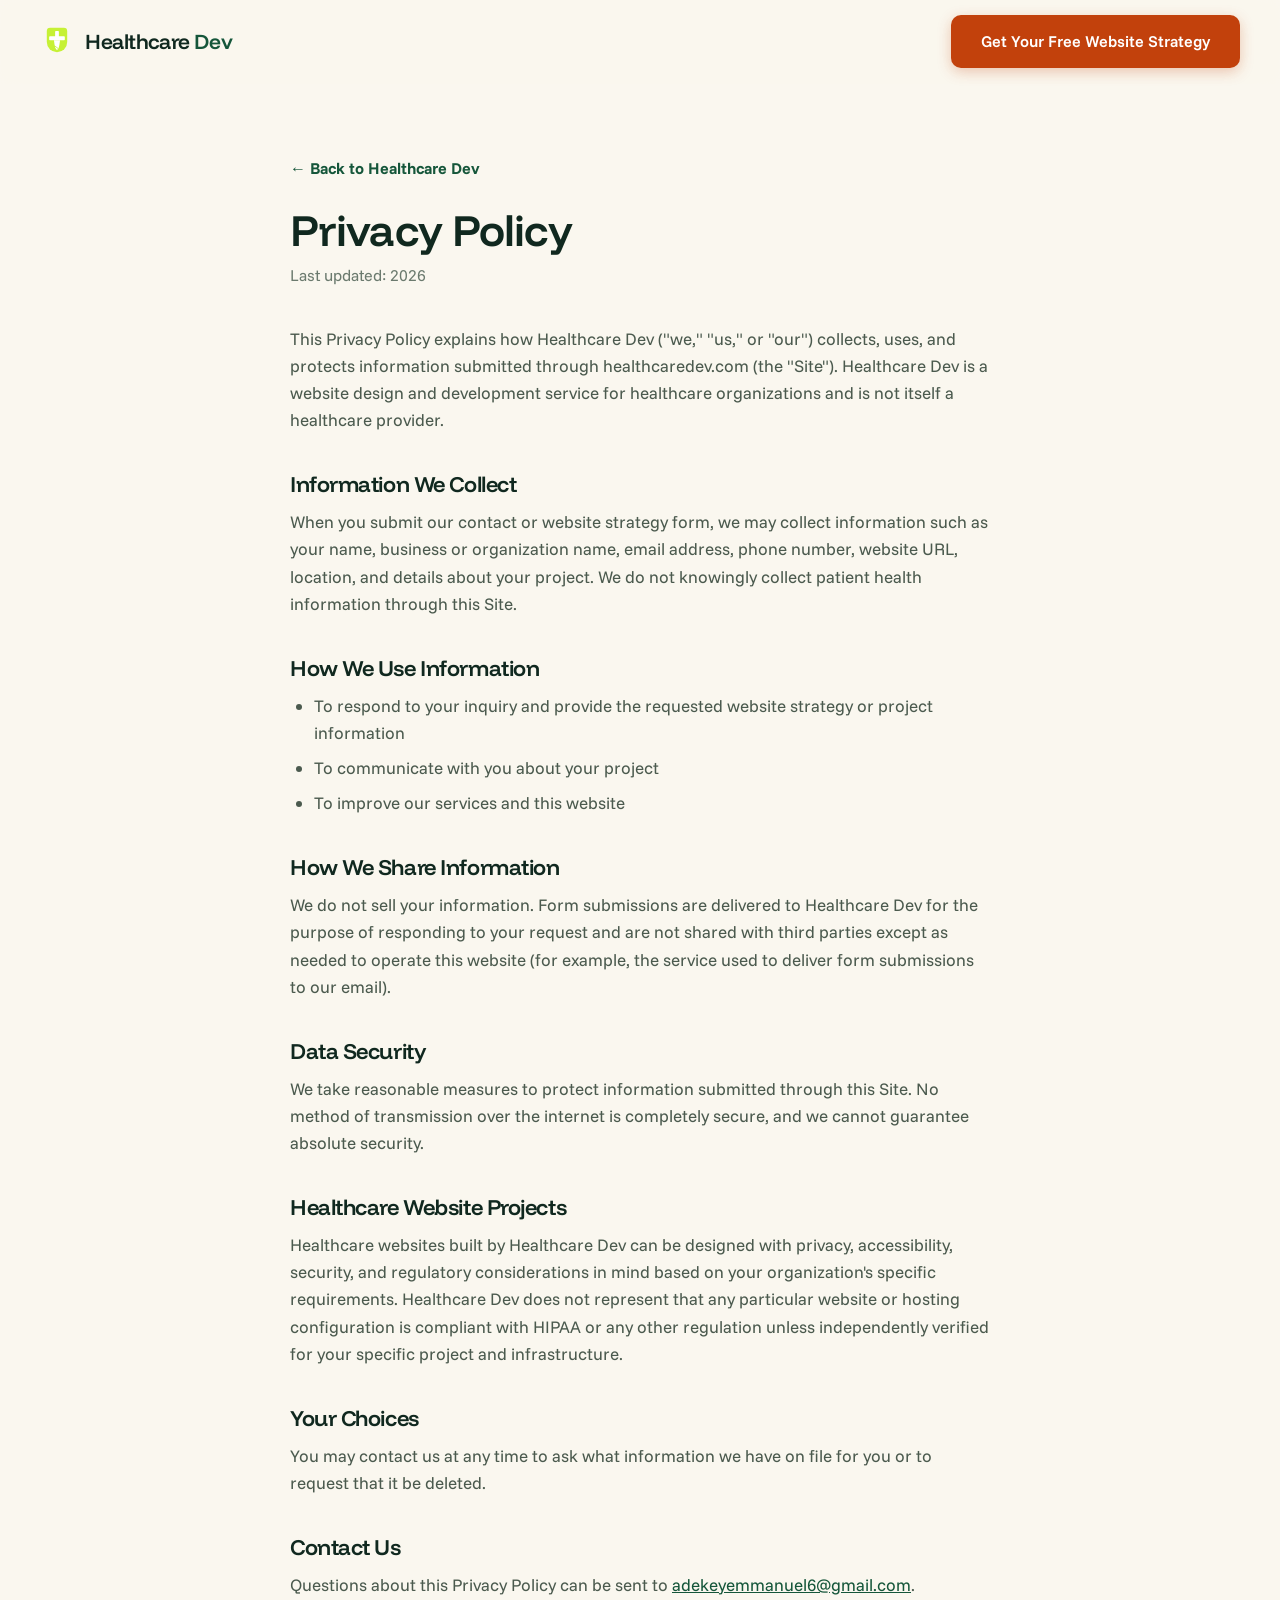
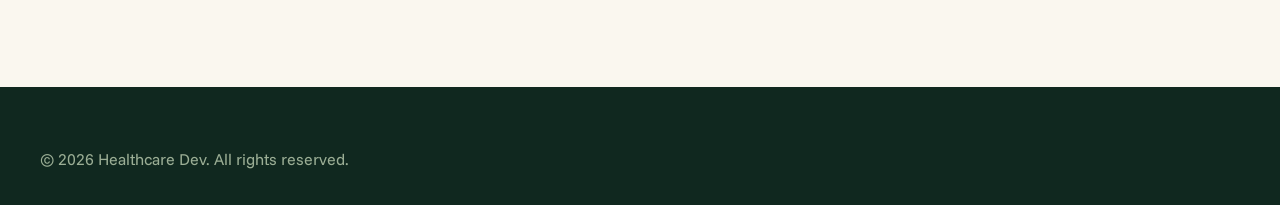
==== commit 80477062: "Finish HealthcareLab -> Healthcare Dev rename Catches the remaining spots the previous pass missed: " ====
--- a/privacy.html
+++ b/privacy.html
@@ -4,9 +4,9 @@
 <meta charset="UTF-8" />
 <meta name="viewport" content="width=device-width, initial-scale=1, viewport-fit=cover" />
 <title>Privacy Policy | Healthcare Dev</title>
-<meta name="description" content="How Healthcare Dev collects, uses, and protects information submitted through healthcarelab.com." />
+<meta name="description" content="How Healthcare Dev collects, uses, and protects information submitted through healthcaredev.com." />
 <meta name="robots" content="index, follow" />
-<link rel="canonical" href="https://www.healthcarelab.com/privacy.html" />
+<link rel="canonical" href="https://www.healthcaredev.com/privacy.html" />
 <link rel="icon" type="image/svg+xml" href="assets/favicon.svg" />
 <link rel="preconnect" href="https://fonts.googleapis.com" />
 <link rel="preconnect" href="https://fonts.gstatic.com" crossorigin />
@@ -52,7 +52,7 @@
     <h1>Privacy Policy</h1>
     <p class="updated">Last updated: 2026</p>
 
-    <p>This Privacy Policy explains how Healthcare Dev ("we," "us," or "our") collects, uses, and protects information submitted through healthcarelab.com (the "Site"). Healthcare Dev is a website design and development service for healthcare organizations and is not itself a healthcare provider.</p>
+    <p>This Privacy Policy explains how Healthcare Dev ("we," "us," or "our") collects, uses, and protects information submitted through healthcaredev.com (the "Site"). Healthcare Dev is a website design and development service for healthcare organizations and is not itself a healthcare provider.</p>
 
     <h2>Information We Collect</h2>
     <p>When you submit our contact or website strategy form, we may collect information such as your name, business or organization name, email address, phone number, website URL, location, and details about your project. We do not knowingly collect patient health information through this Site.</p>
